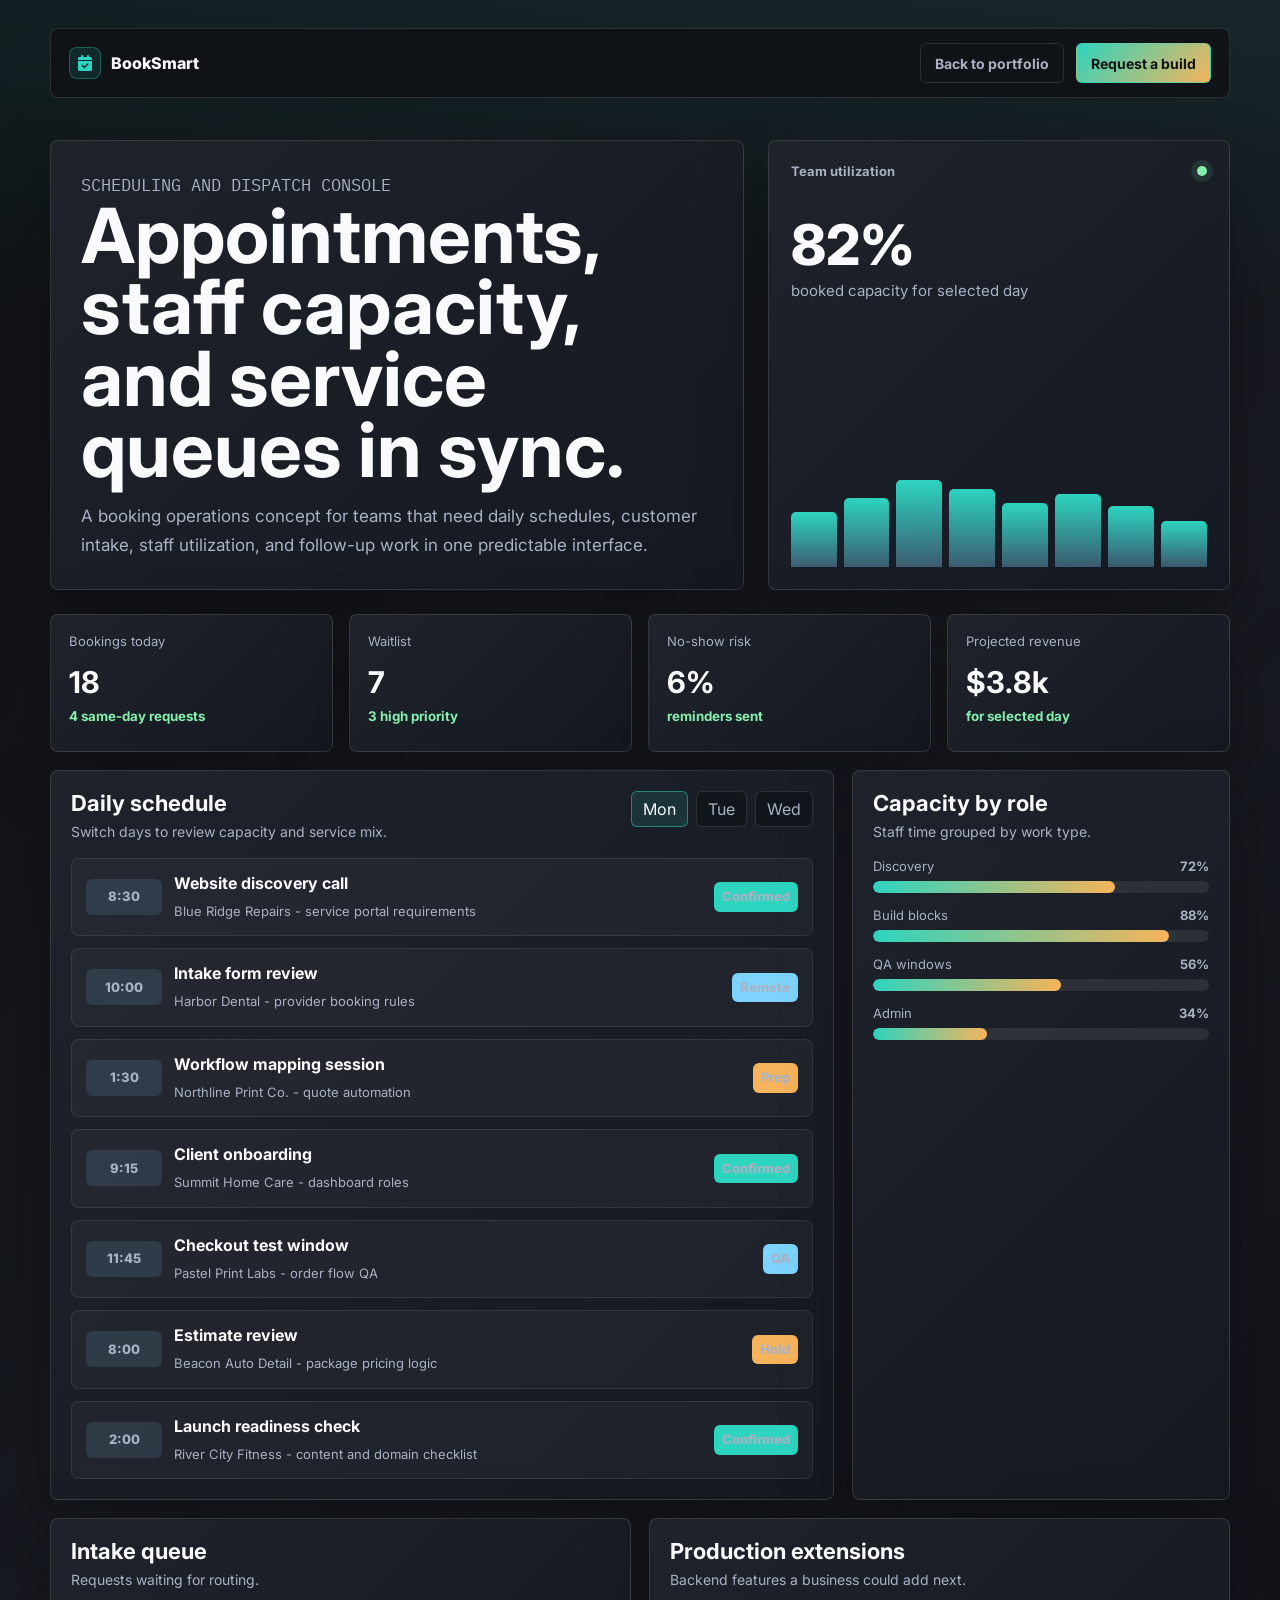
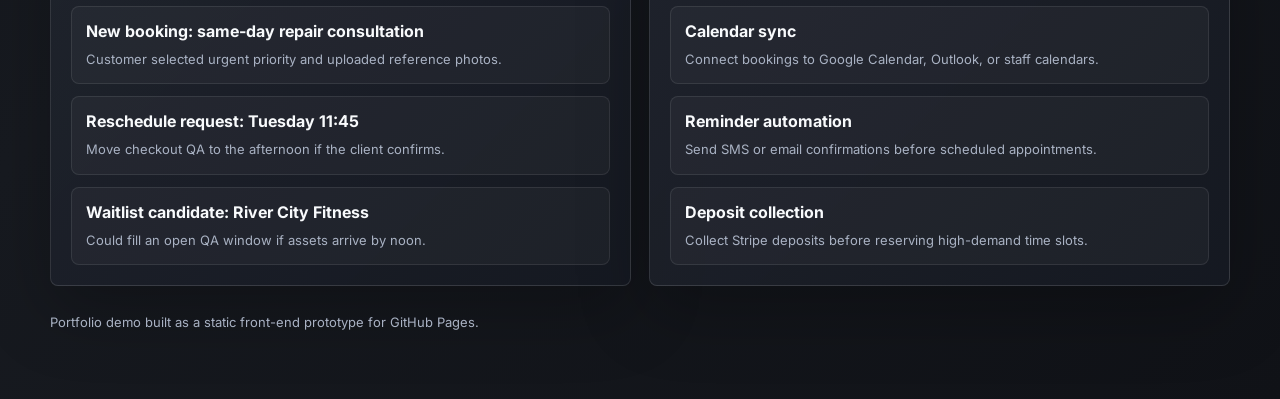
==== projects/booksmart-scheduler/index.html @ 7e73df18 "Add business software portfolio demos" ====
<!DOCTYPE html>
<html lang="en">
  <head>
    <meta charset="UTF-8" />
    <meta name="viewport" content="width=device-width, initial-scale=1.0" />
    <title>BookSmart Scheduler Demo</title>
    <link rel="preconnect" href="https://fonts.googleapis.com" />
    <link rel="preconnect" href="https://fonts.gstatic.com" crossorigin />
    <link
      href="https://fonts.googleapis.com/css2?family=IBM+Plex+Mono:wght@400;700&family=Inter:wght@500;700;800&display=swap"
      rel="stylesheet"
    />
    <link
      rel="stylesheet"
      href="https://cdnjs.cloudflare.com/ajax/libs/font-awesome/6.5.0/css/all.min.css"
    />
    <link rel="stylesheet" href="../assets/demo.css" />
  </head>

  <body>
    <div class="demo-shell">
      <nav class="demo-nav">
        <a class="demo-brand" href="../../">
          <span class="brand-mark"><i class="fa-solid fa-calendar-check"></i></span>
          BookSmart
        </a>
        <div class="demo-nav-actions">
          <a class="ghost-link" href="../../#project-demos">Back to portfolio</a>
          <a class="primary-link" href="mailto:bmcgahuey@gmail.com">Request a build</a>
        </div>
      </nav>

      <header class="demo-header">
        <section class="hero-copy">
          <p class="eyebrow">Scheduling and dispatch console</p>
          <h1>Appointments, staff capacity, and service queues in sync.</h1>
          <p>
            A booking operations concept for teams that need daily schedules,
            customer intake, staff utilization, and follow-up work in one
            predictable interface.
          </p>
        </section>

        <aside class="signal-card">
          <div>
            <div class="signal-header">
              <span>Team utilization</span>
              <span class="status-dot"></span>
            </div>
            <div class="signal-number">82%</div>
            <div class="signal-label">booked capacity for selected day</div>
          </div>
          <div class="signal-chart" aria-label="Daily utilization chart">
            <span style="height: 58%"></span>
            <span style="height: 72%"></span>
            <span style="height: 91%"></span>
            <span style="height: 82%"></span>
            <span style="height: 67%"></span>
            <span style="height: 76%"></span>
            <span style="height: 64%"></span>
            <span style="height: 48%"></span>
          </div>
        </aside>
      </header>

      <section class="metric-grid" aria-label="Scheduling metrics">
        <article class="metric-card">
          <span>Bookings today</span>
          <strong id="booking-count">18</strong>
          <small>4 same-day requests</small>
        </article>
        <article class="metric-card">
          <span>Waitlist</span>
          <strong>7</strong>
          <small>3 high priority</small>
        </article>
        <article class="metric-card">
          <span>No-show risk</span>
          <strong>6%</strong>
          <small>reminders sent</small>
        </article>
        <article class="metric-card">
          <span>Projected revenue</span>
          <strong>$3.8k</strong>
          <small>for selected day</small>
        </article>
      </section>

      <main class="workspace">
        <section class="panel">
          <div class="panel-header">
            <div>
              <h2 class="panel-title">Daily schedule</h2>
              <p class="panel-subtitle">Switch days to review capacity and service mix.</p>
            </div>
            <div class="segmented" aria-label="Day filters">
              <button class="active" data-day="monday">Mon</button>
              <button data-day="tuesday">Tue</button>
              <button data-day="wednesday">Wed</button>
            </div>
          </div>

          <div class="schedule-grid" id="schedule-grid">
            <article class="schedule-card" data-schedule-day="monday">
              <span class="time-chip">8:30</span>
              <div>
                <strong>Website discovery call</strong>
                <span>Blue Ridge Repairs - service portal requirements</span>
              </div>
              <span class="status teal">Confirmed</span>
            </article>
            <article class="schedule-card" data-schedule-day="monday">
              <span class="time-chip">10:00</span>
              <div>
                <strong>Intake form review</strong>
                <span>Harbor Dental - provider booking rules</span>
              </div>
              <span class="status blue">Remote</span>
            </article>
            <article class="schedule-card" data-schedule-day="monday">
              <span class="time-chip">1:30</span>
              <div>
                <strong>Workflow mapping session</strong>
                <span>Northline Print Co. - quote automation</span>
              </div>
              <span class="status amber">Prep</span>
            </article>
            <article class="schedule-card" data-schedule-day="tuesday" hidden>
              <span class="time-chip">9:15</span>
              <div>
                <strong>Client onboarding</strong>
                <span>Summit Home Care - dashboard roles</span>
              </div>
              <span class="status teal">Confirmed</span>
            </article>
            <article class="schedule-card" data-schedule-day="tuesday" hidden>
              <span class="time-chip">11:45</span>
              <div>
                <strong>Checkout test window</strong>
                <span>Pastel Print Labs - order flow QA</span>
              </div>
              <span class="status blue">QA</span>
            </article>
            <article class="schedule-card" data-schedule-day="wednesday" hidden>
              <span class="time-chip">8:00</span>
              <div>
                <strong>Estimate review</strong>
                <span>Beacon Auto Detail - package pricing logic</span>
              </div>
              <span class="status amber">Hold</span>
            </article>
            <article class="schedule-card" data-schedule-day="wednesday" hidden>
              <span class="time-chip">2:00</span>
              <div>
                <strong>Launch readiness check</strong>
                <span>River City Fitness - content and domain checklist</span>
              </div>
              <span class="status teal">Confirmed</span>
            </article>
          </div>
        </section>

        <aside class="panel">
          <div class="panel-header">
            <div>
              <h2 class="panel-title">Capacity by role</h2>
              <p class="panel-subtitle">Staff time grouped by work type.</p>
            </div>
          </div>
          <div class="bar-stack">
            <div class="bar-row">
              <div class="bar-label"><span>Discovery</span><strong>72%</strong></div>
              <div class="bar-track"><span style="width: 72%"></span></div>
            </div>
            <div class="bar-row">
              <div class="bar-label"><span>Build blocks</span><strong>88%</strong></div>
              <div class="bar-track"><span style="width: 88%"></span></div>
            </div>
            <div class="bar-row">
              <div class="bar-label"><span>QA windows</span><strong>56%</strong></div>
              <div class="bar-track"><span style="width: 56%"></span></div>
            </div>
            <div class="bar-row">
              <div class="bar-label"><span>Admin</span><strong>34%</strong></div>
              <div class="bar-track"><span style="width: 34%"></span></div>
            </div>
          </div>
        </aside>
      </main>

      <section class="split-panel">
        <article class="panel">
          <div class="panel-header">
            <div>
              <h2 class="panel-title">Intake queue</h2>
              <p class="panel-subtitle">Requests waiting for routing.</p>
            </div>
          </div>
          <div class="side-list">
            <div class="side-item">
              <strong>New booking: same-day repair consultation</strong>
              <span>Customer selected urgent priority and uploaded reference photos.</span>
            </div>
            <div class="side-item">
              <strong>Reschedule request: Tuesday 11:45</strong>
              <span>Move checkout QA to the afternoon if the client confirms.</span>
            </div>
            <div class="side-item">
              <strong>Waitlist candidate: River City Fitness</strong>
              <span>Could fill an open QA window if assets arrive by noon.</span>
            </div>
          </div>
        </article>

        <article class="panel">
          <div class="panel-header">
            <div>
              <h2 class="panel-title">Production extensions</h2>
              <p class="panel-subtitle">Backend features a business could add next.</p>
            </div>
          </div>
          <div class="side-list">
            <div class="side-item">
              <strong>Calendar sync</strong>
              <span>Connect bookings to Google Calendar, Outlook, or staff calendars.</span>
            </div>
            <div class="side-item">
              <strong>Reminder automation</strong>
              <span>Send SMS or email confirmations before scheduled appointments.</span>
            </div>
            <div class="side-item">
              <strong>Deposit collection</strong>
              <span>Collect Stripe deposits before reserving high-demand time slots.</span>
            </div>
          </div>
        </article>
      </section>

      <p class="footer-note">
        Portfolio demo built as a static front-end prototype for GitHub Pages.
      </p>
    </div>

    <script>
      const dayButtons = document.querySelectorAll("[data-day]");
      const scheduleCards = document.querySelectorAll("[data-schedule-day]");
      const bookingCount = document.querySelector("#booking-count");
      const countByDay = {
        monday: 18,
        tuesday: 15,
        wednesday: 12,
      };

      dayButtons.forEach((button) => {
        button.addEventListener("click", () => {
          const selectedDay = button.dataset.day;
          dayButtons.forEach((item) => item.classList.toggle("active", item === button));

          scheduleCards.forEach((card) => {
            card.hidden = card.dataset.scheduleDay !== selectedDay;
          });

          bookingCount.textContent = countByDay[selectedDay];
        });
      });
    </script>
  </body>
</html>
---- projects/assets/demo.css ----
:root {
  --bg: #0f1115;
  --surface: #171a20;
  --surface-strong: #20242d;
  --panel: #151922;
  --text: #f8fafc;
  --muted: #a9b2c3;
  --line: rgba(255, 255, 255, 0.12);
  --teal: #2dd4bf;
  --amber: #f5b45b;
  --blue: #7dd3fc;
  --rose: #fb7185;
  --green: #86efac;
}

* {
  box-sizing: border-box;
}

html,
body {
  min-height: 100%;
}

body {
  margin: 0;
  color: var(--text);
  background:
    linear-gradient(180deg, rgba(45, 212, 191, 0.08), transparent 320px),
    linear-gradient(135deg, #0f1115 0%, #171a20 54%, #101217 100%);
  font-family: "Inter", system-ui, sans-serif;
}

button,
select {
  font: inherit;
}

a {
  color: inherit;
}

.demo-shell {
  width: min(1180px, calc(100% - 32px));
  margin: 0 auto;
  padding: 28px 0 56px;
}

.demo-nav {
  display: flex;
  align-items: center;
  justify-content: space-between;
  gap: 18px;
  min-height: 62px;
  border: 1px solid var(--line);
  border-radius: 8px;
  padding: 14px 18px;
  background: rgba(15, 17, 21, 0.82);
  backdrop-filter: blur(14px);
}

.demo-brand {
  display: inline-flex;
  align-items: center;
  gap: 10px;
  color: var(--text);
  font-weight: 800;
  text-decoration: none;
}

.brand-mark {
  display: inline-grid;
  width: 32px;
  height: 32px;
  place-items: center;
  border: 1px solid rgba(45, 212, 191, 0.32);
  border-radius: 8px;
  background: rgba(45, 212, 191, 0.12);
  color: var(--teal);
}

.demo-nav-actions {
  display: flex;
  align-items: center;
  gap: 12px;
}

.ghost-link,
.primary-link {
  display: inline-flex;
  min-height: 40px;
  align-items: center;
  justify-content: center;
  gap: 8px;
  border-radius: 6px;
  padding: 0 14px;
  font-size: 14px;
  font-weight: 700;
  text-decoration: none;
}

.ghost-link {
  border: 1px solid var(--line);
  color: var(--muted);
}

.primary-link {
  border: 1px solid rgba(45, 212, 191, 0.45);
  background: linear-gradient(135deg, var(--teal), var(--amber));
  color: #111315;
}

.demo-header {
  display: grid;
  grid-template-columns: minmax(0, 0.9fr) minmax(340px, 0.6fr);
  gap: 24px;
  align-items: stretch;
  margin-top: 42px;
}

.hero-copy,
.signal-card,
.panel,
.metric-card {
  border: 1px solid var(--line);
  border-radius: 8px;
  background: linear-gradient(135deg, rgba(32, 36, 45, 0.92), rgba(21, 25, 34, 0.94));
  box-shadow: 0 24px 70px rgba(0, 0, 0, 0.25);
}

.hero-copy {
  padding: 30px;
}

.eyebrow {
  margin: 0 0 14px;
  color: var(--teal);
  font-family: "IBM Plex Mono", monospace;
  font-size: 13px;
  text-transform: uppercase;
}

h1,
h2,
h3,
p {
  margin-top: 0;
}

h1 {
  max-width: 760px;
  margin-bottom: 16px;
  font-size: clamp(42px, 6vw, 76px);
  line-height: 0.94;
  letter-spacing: 0;
}

.hero-copy > p {
  max-width: 760px;
  margin-bottom: 0;
  color: var(--muted);
  font-size: 17px;
  line-height: 1.7;
}

.signal-card {
  display: grid;
  align-content: space-between;
  min-height: 300px;
  padding: 22px;
}

.signal-header {
  display: flex;
  align-items: center;
  justify-content: space-between;
  color: var(--muted);
  font-size: 13px;
  font-weight: 700;
}

.status-dot {
  width: 10px;
  height: 10px;
  border-radius: 50%;
  background: var(--green);
  box-shadow: 0 0 0 6px rgba(134, 239, 172, 0.1);
}

.signal-number {
  margin: 38px 0 8px;
  font-size: 56px;
  font-weight: 800;
  line-height: 1;
}

.signal-label {
  color: var(--muted);
  font-size: 15px;
}

.signal-chart {
  display: grid;
  grid-template-columns: repeat(8, 1fr);
  gap: 7px;
  align-items: end;
  height: 96px;
  margin-top: 24px;
}

.signal-chart span {
  border-radius: 5px 5px 0 0;
  background: linear-gradient(180deg, var(--teal), rgba(125, 211, 252, 0.35));
}

.metric-grid {
  display: grid;
  grid-template-columns: repeat(4, minmax(0, 1fr));
  gap: 16px;
  margin-top: 24px;
}

.metric-card {
  min-height: 138px;
  padding: 18px;
}

.metric-card span {
  display: block;
  color: var(--muted);
  font-size: 13px;
}

.metric-card strong {
  display: block;
  margin: 18px 0 8px;
  font-size: 30px;
  line-height: 1;
}

.metric-card small {
  color: var(--green);
  font-weight: 700;
}

.workspace {
  display: grid;
  grid-template-columns: minmax(0, 1.35fr) minmax(320px, 0.65fr);
  gap: 18px;
  margin-top: 18px;
}

.panel {
  min-width: 0;
  padding: 20px;
}

.panel-header {
  display: flex;
  align-items: flex-start;
  justify-content: space-between;
  gap: 18px;
  margin-bottom: 18px;
}

.panel-title {
  margin: 0;
  font-size: 22px;
  line-height: 1.15;
}

.panel-subtitle {
  margin: 6px 0 0;
  color: var(--muted);
  font-size: 14px;
}

.segmented {
  display: flex;
  flex-wrap: wrap;
  gap: 8px;
}

.segmented button,
.select-control {
  min-height: 36px;
  border: 1px solid var(--line);
  border-radius: 6px;
  padding: 0 11px;
  background: #11151c;
  color: var(--muted);
  cursor: pointer;
}

.segmented button.active {
  border-color: rgba(45, 212, 191, 0.52);
  background: rgba(45, 212, 191, 0.12);
  color: var(--text);
}

.table-wrap {
  overflow-x: auto;
}

table {
  width: 100%;
  min-width: 680px;
  border-collapse: collapse;
}

th,
td {
  border-bottom: 1px solid rgba(255, 255, 255, 0.09);
  padding: 14px 10px;
  text-align: left;
  vertical-align: top;
}

th {
  color: var(--muted);
  font-size: 12px;
  font-weight: 800;
  text-transform: uppercase;
}

td {
  color: #e7ebf3;
  font-size: 14px;
}

.status {
  display: inline-flex;
  align-items: center;
  border-radius: 6px;
  padding: 5px 8px;
  color: #0f1115;
  font-size: 12px;
  font-weight: 800;
}

.status.teal {
  background: var(--teal);
}

.status.amber {
  background: var(--amber);
}

.status.blue {
  background: var(--blue);
}

.status.rose {
  background: var(--rose);
}

.side-list {
  display: grid;
  gap: 12px;
}

.side-item {
  border: 1px solid rgba(255, 255, 255, 0.09);
  border-radius: 8px;
  padding: 14px;
  background: rgba(255, 255, 255, 0.035);
}

.side-item strong,
.schedule-card strong {
  display: block;
  margin-bottom: 7px;
}

.side-item span,
.schedule-card span {
  color: var(--muted);
  font-size: 13px;
  line-height: 1.5;
}

.bar-stack {
  display: grid;
  gap: 14px;
}

.bar-row {
  display: grid;
  gap: 7px;
}

.bar-label {
  display: flex;
  justify-content: space-between;
  color: var(--muted);
  font-size: 13px;
}

.bar-track {
  height: 12px;
  overflow: hidden;
  border-radius: 6px;
  background: rgba(255, 255, 255, 0.08);
}

.bar-track span {
  display: block;
  height: 100%;
  border-radius: 6px;
  background: linear-gradient(90deg, var(--teal), var(--amber));
}

.split-panel {
  display: grid;
  grid-template-columns: repeat(2, minmax(0, 1fr));
  gap: 18px;
  margin-top: 18px;
}

.schedule-grid {
  display: grid;
  gap: 12px;
}

.schedule-card {
  display: grid;
  grid-template-columns: 76px minmax(0, 1fr) auto;
  gap: 12px;
  align-items: center;
  border: 1px solid rgba(255, 255, 255, 0.09);
  border-radius: 8px;
  padding: 14px;
  background: rgba(255, 255, 255, 0.035);
}

.time-chip {
  display: inline-flex;
  min-height: 36px;
  align-items: center;
  justify-content: center;
  border-radius: 6px;
  background: rgba(125, 211, 252, 0.12);
  color: var(--blue);
  font-weight: 800;
}

.footer-note {
  margin-top: 28px;
  color: var(--muted);
  font-size: 13px;
}

@media (max-width: 980px) {
  .demo-header,
  .workspace,
  .split-panel {
    grid-template-columns: 1fr;
  }

  .metric-grid {
    grid-template-columns: repeat(2, minmax(0, 1fr));
  }
}

@media (max-width: 680px) {
  .demo-shell {
    width: min(100% - 24px, 1180px);
    padding-top: 12px;
  }

  .demo-nav,
  .demo-nav-actions,
  .panel-header {
    align-items: flex-start;
    flex-direction: column;
  }

  .demo-nav-actions {
    width: 100%;
  }

  .ghost-link,
  .primary-link {
    width: 100%;
  }

  .hero-copy {
    padding: 22px;
  }

  .metric-grid {
    grid-template-columns: 1fr;
  }

  .schedule-card {
    grid-template-columns: 1fr;
  }
}
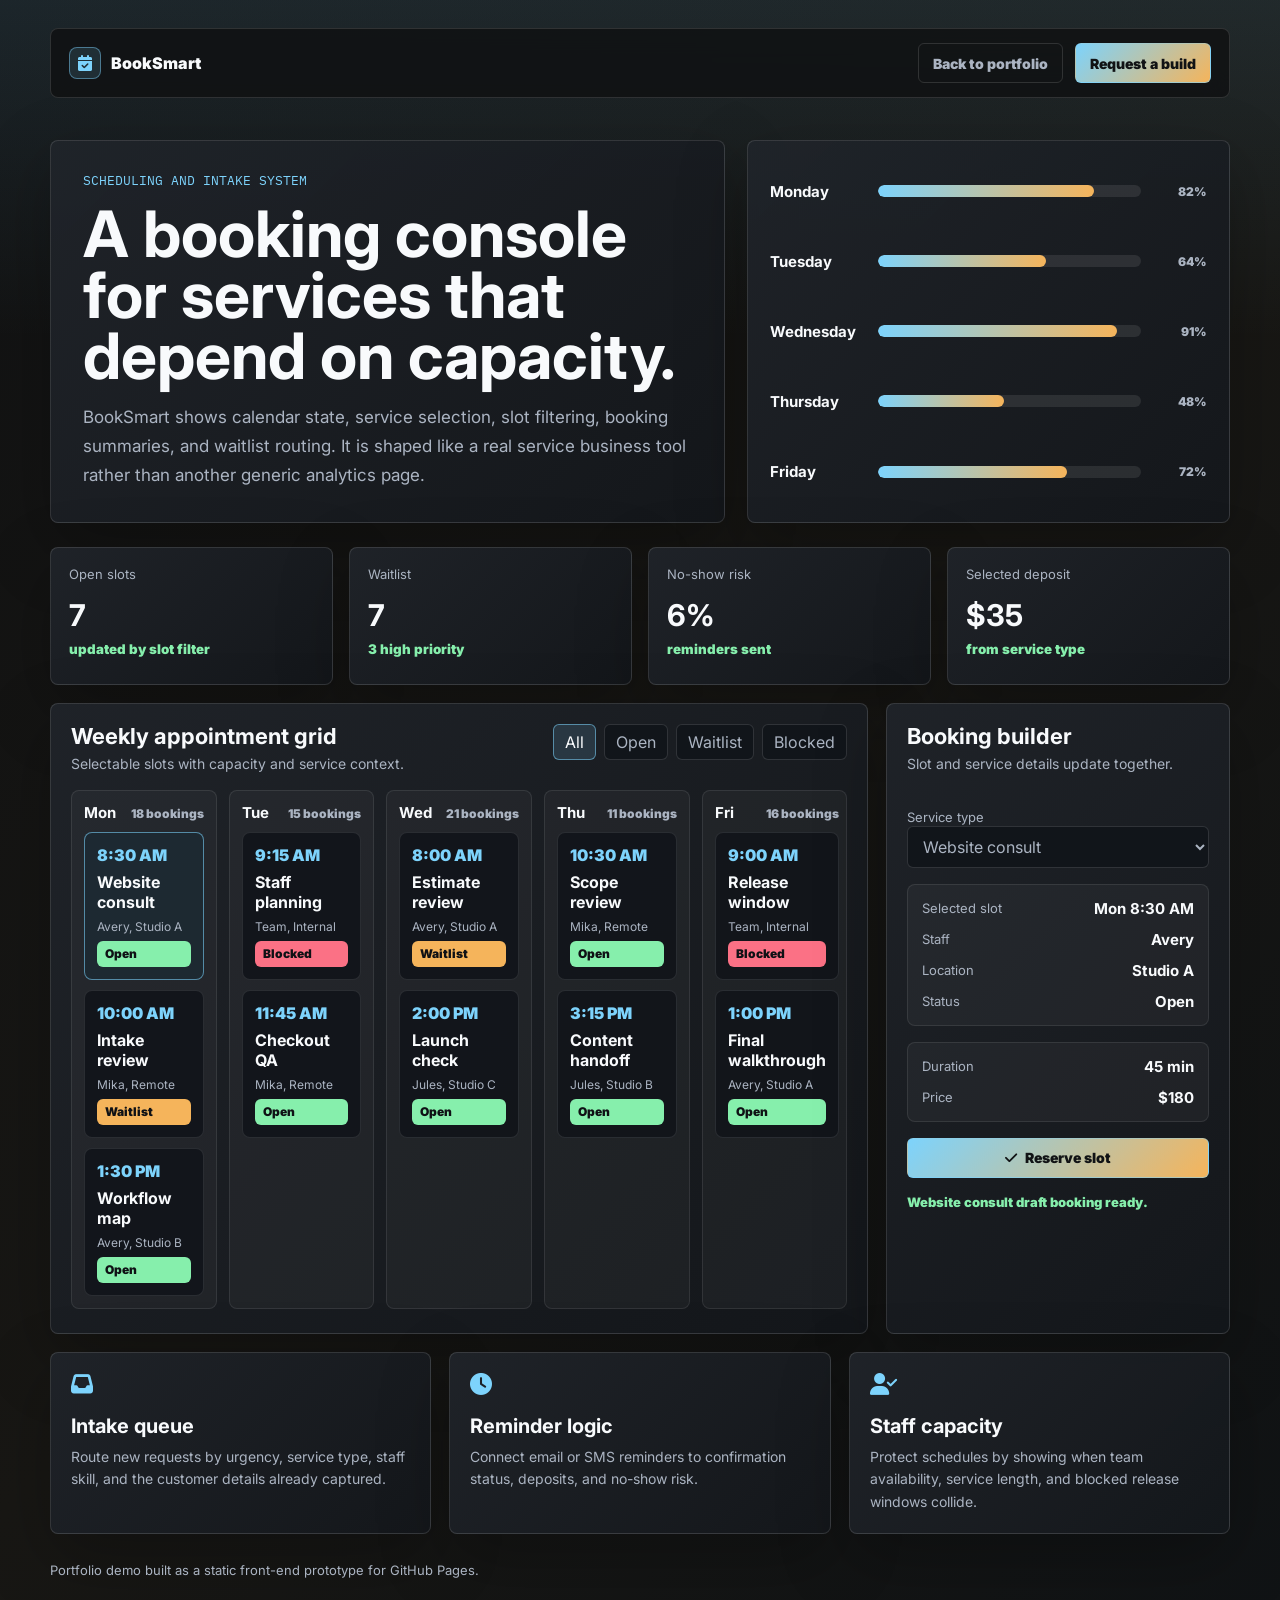
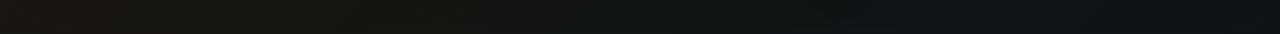
==== commit 05ff43e4: "Revamp portfolio project demos" ====
--- a/projects/booksmart-scheduler/index.html
+++ b/projects/booksmart-scheduler/index.html
@@ -7,7 +7,7 @@
     <link rel="preconnect" href="https://fonts.googleapis.com" />
     <link rel="preconnect" href="https://fonts.gstatic.com" crossorigin />
     <link
-      href="https://fonts.googleapis.com/css2?family=IBM+Plex+Mono:wght@400;700&family=Inter:wght@500;700;800&display=swap"
+      href="https://fonts.googleapis.com/css2?family=IBM+Plex+Mono:wght@400;700&family=Inter:wght@500;700;800;900&display=swap"
       rel="stylesheet"
     />
     <link
@@ -17,7 +17,7 @@
     <link rel="stylesheet" href="../assets/demo.css" />
   </head>
 
-  <body>
+  <body class="scheduler-demo">
     <div class="demo-shell">
       <nav class="demo-nav">
         <a class="demo-brand" href="../../">
@@ -30,44 +30,51 @@
         </div>
       </nav>
 
-      <header class="demo-header">
+      <header class="app-hero scheduler-hero">
         <section class="hero-copy">
-          <p class="eyebrow">Scheduling and dispatch console</p>
-          <h1>Appointments, staff capacity, and service queues in sync.</h1>
+          <p class="eyebrow">Scheduling and intake system</p>
+          <h1>A booking console for services that depend on capacity.</h1>
           <p>
-            A booking operations concept for teams that need daily schedules,
-            customer intake, staff utilization, and follow-up work in one
-            predictable interface.
+            BookSmart shows calendar state, service selection, slot filtering,
+            booking summaries, and waitlist routing. It is shaped like a real
+            service business tool rather than another generic analytics page.
           </p>
         </section>
 
-        <aside class="signal-card">
-          <div>
-            <div class="signal-header">
-              <span>Team utilization</span>
-              <span class="status-dot"></span>
-            </div>
-            <div class="signal-number">82%</div>
-            <div class="signal-label">booked capacity for selected day</div>
-          </div>
-          <div class="signal-chart" aria-label="Daily utilization chart">
-            <span style="height: 58%"></span>
-            <span style="height: 72%"></span>
-            <span style="height: 91%"></span>
-            <span style="height: 82%"></span>
-            <span style="height: 67%"></span>
-            <span style="height: 76%"></span>
-            <span style="height: 64%"></span>
-            <span style="height: 48%"></span>
+        <aside class="hero-aside week-snapshot" aria-label="Weekly capacity snapshot">
+          <div class="snapshot-day">
+            <strong>Monday</strong>
+            <div class="snapshot-track"><span style="width: 82%"></span></div>
+            <em>82%</em>
+          </div>
+          <div class="snapshot-day">
+            <strong>Tuesday</strong>
+            <div class="snapshot-track"><span style="width: 64%"></span></div>
+            <em>64%</em>
+          </div>
+          <div class="snapshot-day">
+            <strong>Wednesday</strong>
+            <div class="snapshot-track"><span style="width: 91%"></span></div>
+            <em>91%</em>
+          </div>
+          <div class="snapshot-day">
+            <strong>Thursday</strong>
+            <div class="snapshot-track"><span style="width: 48%"></span></div>
+            <em>48%</em>
+          </div>
+          <div class="snapshot-day">
+            <strong>Friday</strong>
+            <div class="snapshot-track"><span style="width: 72%"></span></div>
+            <em>72%</em>
           </div>
         </aside>
       </header>
 
-      <section class="metric-grid" aria-label="Scheduling metrics">
+      <section class="metric-strip" aria-label="Scheduling metrics">
         <article class="metric-card">
-          <span>Bookings today</span>
-          <strong id="booking-count">18</strong>
-          <small>4 same-day requests</small>
+          <span>Open slots</span>
+          <strong id="open-slot-count">8</strong>
+          <small>updated by slot filter</small>
         </article>
         <article class="metric-card">
           <span>Waitlist</span>
@@ -80,159 +87,278 @@
           <small>reminders sent</small>
         </article>
         <article class="metric-card">
-          <span>Projected revenue</span>
-          <strong>$3.8k</strong>
-          <small>for selected day</small>
+          <span>Selected deposit</span>
+          <strong id="selected-deposit">$35</strong>
+          <small>from service type</small>
         </article>
       </section>
 
-      <main class="workspace">
-        <section class="panel">
+      <main class="scheduler-layout">
+        <section class="panel schedule-planner">
           <div class="panel-header">
             <div>
-              <h2 class="panel-title">Daily schedule</h2>
-              <p class="panel-subtitle">Switch days to review capacity and service mix.</p>
-            </div>
-            <div class="segmented" aria-label="Day filters">
-              <button class="active" data-day="monday">Mon</button>
-              <button data-day="tuesday">Tue</button>
-              <button data-day="wednesday">Wed</button>
-            </div>
-          </div>
-
-          <div class="schedule-grid" id="schedule-grid">
-            <article class="schedule-card" data-schedule-day="monday">
-              <span class="time-chip">8:30</span>
-              <div>
-                <strong>Website discovery call</strong>
-                <span>Blue Ridge Repairs - service portal requirements</span>
+              <h2 class="panel-title">Weekly appointment grid</h2>
+              <p class="panel-subtitle">Selectable slots with capacity and service context.</p>
+            </div>
+            <div class="segmented" aria-label="Slot filters">
+              <button class="active" data-slot-filter="all">All</button>
+              <button data-slot-filter="open">Open</button>
+              <button data-slot-filter="waitlist">Waitlist</button>
+              <button data-slot-filter="blocked">Blocked</button>
+            </div>
+          </div>
+
+          <div class="week-calendar" id="week-calendar">
+            <section class="day-column" aria-label="Monday appointments">
+              <div class="day-heading">
+                <h3>Mon</h3>
+                <span>18 bookings</span>
               </div>
-              <span class="status teal">Confirmed</span>
-            </article>
-            <article class="schedule-card" data-schedule-day="monday">
-              <span class="time-chip">10:00</span>
-              <div>
-                <strong>Intake form review</strong>
-                <span>Harbor Dental - provider booking rules</span>
+              <button
+                class="slot-card active"
+                data-slot-type="open"
+                data-time="Mon 8:30 AM"
+                data-staff="Avery"
+                data-room="Studio A"
+                data-status="Open"
+              >
+                <span class="slot-time">8:30 AM</span>
+                <strong>Website consult</strong>
+                <small>Avery, Studio A</small>
+                <span class="status green">Open</span>
+              </button>
+              <button
+                class="slot-card"
+                data-slot-type="waitlist"
+                data-time="Mon 10:00 AM"
+                data-staff="Mika"
+                data-room="Remote"
+                data-status="Waitlist"
+              >
+                <span class="slot-time">10:00 AM</span>
+                <strong>Intake review</strong>
+                <small>Mika, Remote</small>
+                <span class="status amber">Waitlist</span>
+              </button>
+              <button
+                class="slot-card"
+                data-slot-type="open"
+                data-time="Mon 1:30 PM"
+                data-staff="Avery"
+                data-room="Studio B"
+                data-status="Open"
+              >
+                <span class="slot-time">1:30 PM</span>
+                <strong>Workflow map</strong>
+                <small>Avery, Studio B</small>
+                <span class="status green">Open</span>
+              </button>
+            </section>
+
+            <section class="day-column" aria-label="Tuesday appointments">
+              <div class="day-heading">
+                <h3>Tue</h3>
+                <span>15 bookings</span>
               </div>
-              <span class="status blue">Remote</span>
-            </article>
-            <article class="schedule-card" data-schedule-day="monday">
-              <span class="time-chip">1:30</span>
-              <div>
-                <strong>Workflow mapping session</strong>
-                <span>Northline Print Co. - quote automation</span>
+              <button
+                class="slot-card"
+                data-slot-type="blocked"
+                data-time="Tue 9:15 AM"
+                data-staff="Team"
+                data-room="Internal"
+                data-status="Blocked"
+              >
+                <span class="slot-time">9:15 AM</span>
+                <strong>Staff planning</strong>
+                <small>Team, Internal</small>
+                <span class="status rose">Blocked</span>
+              </button>
+              <button
+                class="slot-card"
+                data-slot-type="open"
+                data-time="Tue 11:45 AM"
+                data-staff="Mika"
+                data-room="Remote"
+                data-status="Open"
+              >
+                <span class="slot-time">11:45 AM</span>
+                <strong>Checkout QA</strong>
+                <small>Mika, Remote</small>
+                <span class="status green">Open</span>
+              </button>
+            </section>
+
+            <section class="day-column" aria-label="Wednesday appointments">
+              <div class="day-heading">
+                <h3>Wed</h3>
+                <span>21 bookings</span>
               </div>
-              <span class="status amber">Prep</span>
-            </article>
-            <article class="schedule-card" data-schedule-day="tuesday" hidden>
-              <span class="time-chip">9:15</span>
-              <div>
-                <strong>Client onboarding</strong>
-                <span>Summit Home Care - dashboard roles</span>
+              <button
+                class="slot-card"
+                data-slot-type="waitlist"
+                data-time="Wed 8:00 AM"
+                data-staff="Avery"
+                data-room="Studio A"
+                data-status="Waitlist"
+              >
+                <span class="slot-time">8:00 AM</span>
+                <strong>Estimate review</strong>
+                <small>Avery, Studio A</small>
+                <span class="status amber">Waitlist</span>
+              </button>
+              <button
+                class="slot-card"
+                data-slot-type="open"
+                data-time="Wed 2:00 PM"
+                data-staff="Jules"
+                data-room="Studio C"
+                data-status="Open"
+              >
+                <span class="slot-time">2:00 PM</span>
+                <strong>Launch check</strong>
+                <small>Jules, Studio C</small>
+                <span class="status green">Open</span>
+              </button>
+            </section>
+
+            <section class="day-column" aria-label="Thursday appointments">
+              <div class="day-heading">
+                <h3>Thu</h3>
+                <span>11 bookings</span>
               </div>
-              <span class="status teal">Confirmed</span>
-            </article>
-            <article class="schedule-card" data-schedule-day="tuesday" hidden>
-              <span class="time-chip">11:45</span>
-              <div>
-                <strong>Checkout test window</strong>
-                <span>Pastel Print Labs - order flow QA</span>
+              <button
+                class="slot-card"
+                data-slot-type="open"
+                data-time="Thu 10:30 AM"
+                data-staff="Mika"
+                data-room="Remote"
+                data-status="Open"
+              >
+                <span class="slot-time">10:30 AM</span>
+                <strong>Scope review</strong>
+                <small>Mika, Remote</small>
+                <span class="status green">Open</span>
+              </button>
+              <button
+                class="slot-card"
+                data-slot-type="open"
+                data-time="Thu 3:15 PM"
+                data-staff="Jules"
+                data-room="Studio B"
+                data-status="Open"
+              >
+                <span class="slot-time">3:15 PM</span>
+                <strong>Content handoff</strong>
+                <small>Jules, Studio B</small>
+                <span class="status green">Open</span>
+              </button>
+            </section>
+
+            <section class="day-column" aria-label="Friday appointments">
+              <div class="day-heading">
+                <h3>Fri</h3>
+                <span>16 bookings</span>
               </div>
-              <span class="status blue">QA</span>
-            </article>
-            <article class="schedule-card" data-schedule-day="wednesday" hidden>
-              <span class="time-chip">8:00</span>
-              <div>
-                <strong>Estimate review</strong>
-                <span>Beacon Auto Detail - package pricing logic</span>
-              </div>
-              <span class="status amber">Hold</span>
-            </article>
-            <article class="schedule-card" data-schedule-day="wednesday" hidden>
-              <span class="time-chip">2:00</span>
-              <div>
-                <strong>Launch readiness check</strong>
-                <span>River City Fitness - content and domain checklist</span>
-              </div>
-              <span class="status teal">Confirmed</span>
-            </article>
+              <button
+                class="slot-card"
+                data-slot-type="blocked"
+                data-time="Fri 9:00 AM"
+                data-staff="Team"
+                data-room="Internal"
+                data-status="Blocked"
+              >
+                <span class="slot-time">9:00 AM</span>
+                <strong>Release window</strong>
+                <small>Team, Internal</small>
+                <span class="status rose">Blocked</span>
+              </button>
+              <button
+                class="slot-card"
+                data-slot-type="open"
+                data-time="Fri 1:00 PM"
+                data-staff="Avery"
+                data-room="Studio A"
+                data-status="Open"
+              >
+                <span class="slot-time">1:00 PM</span>
+                <strong>Final walkthrough</strong>
+                <small>Avery, Studio A</small>
+                <span class="status green">Open</span>
+              </button>
+            </section>
           </div>
         </section>
 
-        <aside class="panel">
+        <aside class="panel booking-builder" aria-live="polite">
           <div class="panel-header">
             <div>
-              <h2 class="panel-title">Capacity by role</h2>
-              <p class="panel-subtitle">Staff time grouped by work type.</p>
-            </div>
-          </div>
-          <div class="bar-stack">
-            <div class="bar-row">
-              <div class="bar-label"><span>Discovery</span><strong>72%</strong></div>
-              <div class="bar-track"><span style="width: 72%"></span></div>
-            </div>
-            <div class="bar-row">
-              <div class="bar-label"><span>Build blocks</span><strong>88%</strong></div>
-              <div class="bar-track"><span style="width: 88%"></span></div>
-            </div>
-            <div class="bar-row">
-              <div class="bar-label"><span>QA windows</span><strong>56%</strong></div>
-              <div class="bar-track"><span style="width: 56%"></span></div>
-            </div>
-            <div class="bar-row">
-              <div class="bar-label"><span>Admin</span><strong>34%</strong></div>
-              <div class="bar-track"><span style="width: 34%"></span></div>
-            </div>
-          </div>
+              <h2 class="panel-title">Booking builder</h2>
+              <p class="panel-subtitle">Slot and service details update together.</p>
+            </div>
+          </div>
+
+          <label>
+            <span class="inspector-label">Service type</span>
+            <select class="select-control" id="service-select">
+              <option data-duration="45 min" data-deposit="$35" data-price="$180">Website consult</option>
+              <option data-duration="60 min" data-deposit="$50" data-price="$240">Workflow mapping</option>
+              <option data-duration="90 min" data-deposit="$75" data-price="$360">Launch QA block</option>
+            </select>
+          </label>
+
+          <div class="selected-slot">
+            <div class="slot-summary-row">
+              <span>Selected slot</span>
+              <strong id="selected-time">Mon 8:30 AM</strong>
+            </div>
+            <div class="slot-summary-row">
+              <span>Staff</span>
+              <strong id="selected-staff">Avery</strong>
+            </div>
+            <div class="slot-summary-row">
+              <span>Location</span>
+              <strong id="selected-room">Studio A</strong>
+            </div>
+            <div class="slot-summary-row">
+              <span>Status</span>
+              <strong id="selected-status">Open</strong>
+            </div>
+          </div>
+
+          <div class="service-summary">
+            <div class="service-summary-row">
+              <span>Duration</span>
+              <strong id="service-duration">45 min</strong>
+            </div>
+            <div class="service-summary-row">
+              <span>Price</span>
+              <strong id="service-price">$180</strong>
+            </div>
+          </div>
+
+          <button class="primary-button" type="button" id="reserve-button">
+            <i class="fa-solid fa-check" aria-hidden="true"></i>
+            Reserve slot
+          </button>
+          <p class="reserve-state" id="reserve-state">Draft booking ready.</p>
         </aside>
       </main>
 
-      <section class="split-panel">
-        <article class="panel">
-          <div class="panel-header">
-            <div>
-              <h2 class="panel-title">Intake queue</h2>
-              <p class="panel-subtitle">Requests waiting for routing.</p>
-            </div>
-          </div>
-          <div class="side-list">
-            <div class="side-item">
-              <strong>New booking: same-day repair consultation</strong>
-              <span>Customer selected urgent priority and uploaded reference photos.</span>
-            </div>
-            <div class="side-item">
-              <strong>Reschedule request: Tuesday 11:45</strong>
-              <span>Move checkout QA to the afternoon if the client confirms.</span>
-            </div>
-            <div class="side-item">
-              <strong>Waitlist candidate: River City Fitness</strong>
-              <span>Could fill an open QA window if assets arrive by noon.</span>
-            </div>
-          </div>
-        </article>
-
-        <article class="panel">
-          <div class="panel-header">
-            <div>
-              <h2 class="panel-title">Production extensions</h2>
-              <p class="panel-subtitle">Backend features a business could add next.</p>
-            </div>
-          </div>
-          <div class="side-list">
-            <div class="side-item">
-              <strong>Calendar sync</strong>
-              <span>Connect bookings to Google Calendar, Outlook, or staff calendars.</span>
-            </div>
-            <div class="side-item">
-              <strong>Reminder automation</strong>
-              <span>Send SMS or email confirmations before scheduled appointments.</span>
-            </div>
-            <div class="side-item">
-              <strong>Deposit collection</strong>
-              <span>Collect Stripe deposits before reserving high-demand time slots.</span>
-            </div>
-          </div>
+      <section class="ops-grid" aria-label="Scheduling operations">
+        <article class="ops-card">
+          <i class="fa-solid fa-inbox" aria-hidden="true"></i>
+          <h3>Intake queue</h3>
+          <p>Route new requests by urgency, service type, staff skill, and the customer details already captured.</p>
+        </article>
+        <article class="ops-card">
+          <i class="fa-solid fa-clock" aria-hidden="true"></i>
+          <h3>Reminder logic</h3>
+          <p>Connect email or SMS reminders to confirmation status, deposits, and no-show risk.</p>
+        </article>
+        <article class="ops-card">
+          <i class="fa-solid fa-user-check" aria-hidden="true"></i>
+          <h3>Staff capacity</h3>
+          <p>Protect schedules by showing when team availability, service length, and blocked release windows collide.</p>
         </article>
       </section>
 
@@ -242,27 +368,76 @@
     </div>
 
     <script>
-      const dayButtons = document.querySelectorAll("[data-day]");
-      const scheduleCards = document.querySelectorAll("[data-schedule-day]");
-      const bookingCount = document.querySelector("#booking-count");
-      const countByDay = {
-        monday: 18,
-        tuesday: 15,
-        wednesday: 12,
-      };
-
-      dayButtons.forEach((button) => {
+      const slotButtons = document.querySelectorAll(".slot-card");
+      const filterButtons = document.querySelectorAll("[data-slot-filter]");
+      const openSlotCount = document.querySelector("#open-slot-count");
+      const selectedDeposit = document.querySelector("#selected-deposit");
+      const selectedTime = document.querySelector("#selected-time");
+      const selectedStaff = document.querySelector("#selected-staff");
+      const selectedRoom = document.querySelector("#selected-room");
+      const selectedStatus = document.querySelector("#selected-status");
+      const serviceSelect = document.querySelector("#service-select");
+      const serviceDuration = document.querySelector("#service-duration");
+      const servicePrice = document.querySelector("#service-price");
+      const reserveButton = document.querySelector("#reserve-button");
+      const reserveState = document.querySelector("#reserve-state");
+
+      function selectSlot(slot) {
+        slotButtons.forEach((button) => button.classList.toggle("active", button === slot));
+        selectedTime.textContent = slot.dataset.time;
+        selectedStaff.textContent = slot.dataset.staff;
+        selectedRoom.textContent = slot.dataset.room;
+        selectedStatus.textContent = slot.dataset.status;
+        reserveState.textContent = `${slot.dataset.status} slot selected.`;
+      }
+
+      function refreshSlotFilter(filter) {
+        let openCount = 0;
+        slotButtons.forEach((slot) => {
+          const isVisible = filter === "all" || slot.dataset.slotType === filter;
+          slot.hidden = !isVisible;
+          if (isVisible && slot.dataset.slotType === "open") {
+            openCount += 1;
+          }
+        });
+        openSlotCount.textContent = openCount;
+
+        const selected = document.querySelector(".slot-card.active");
+        if (!selected || selected.hidden) {
+          const firstVisible = Array.from(slotButtons).find((slot) => !slot.hidden);
+          if (firstVisible) {
+            selectSlot(firstVisible);
+          }
+        }
+      }
+
+      function refreshService() {
+        const option = serviceSelect.selectedOptions[0];
+        serviceDuration.textContent = option.dataset.duration;
+        servicePrice.textContent = option.dataset.price;
+        selectedDeposit.textContent = option.dataset.deposit;
+        reserveState.textContent = `${option.textContent} draft booking ready.`;
+      }
+
+      filterButtons.forEach((button) => {
         button.addEventListener("click", () => {
-          const selectedDay = button.dataset.day;
-          dayButtons.forEach((item) => item.classList.toggle("active", item === button));
-
-          scheduleCards.forEach((card) => {
-            card.hidden = card.dataset.scheduleDay !== selectedDay;
-          });
-
-          bookingCount.textContent = countByDay[selectedDay];
+          filterButtons.forEach((item) => item.classList.toggle("active", item === button));
+          refreshSlotFilter(button.dataset.slotFilter);
         });
       });
+
+      slotButtons.forEach((slot) => {
+        slot.addEventListener("click", () => selectSlot(slot));
+      });
+
+      serviceSelect.addEventListener("change", refreshService);
+
+      reserveButton.addEventListener("click", () => {
+        reserveState.textContent = `${serviceSelect.value} reserved for ${selectedTime.textContent}.`;
+      });
+
+      refreshSlotFilter("all");
+      refreshService();
     </script>
   </body>
 </html>
--- a/projects/assets/demo.css
+++ b/projects/assets/demo.css
@@ -1,16 +1,17 @@
 :root {
-  --bg: #0f1115;
-  --surface: #171a20;
-  --surface-strong: #20242d;
-  --panel: #151922;
+  --bg: #101112;
+  --surface: #17191d;
+  --surface-strong: #20242a;
+  --panel: #14171b;
   --text: #f8fafc;
-  --muted: #a9b2c3;
-  --line: rgba(255, 255, 255, 0.12);
-  --teal: #2dd4bf;
-  --amber: #f5b45b;
-  --blue: #7dd3fc;
-  --rose: #fb7185;
-  --green: #86efac;
+  --muted: #abb4c2;
+  --line: rgba(255, 255, 255, 0.13);
+  --accent: #2dd4bf;
+  --accent-2: #f5b45b;
+  --accent-3: #7dd3fc;
+  --danger: #fb7185;
+  --success: #86efac;
+  --shadow: 0 24px 70px rgba(0, 0, 0, 0.26);
 }
 
 * {
@@ -25,10 +26,35 @@
 body {
   margin: 0;
   color: var(--text);
+  background: var(--bg);
+  font-family: "Inter", system-ui, sans-serif;
+}
+
+body.crm-demo {
+  --accent: #2dd4bf;
+  --accent-2: #f5b45b;
+  --accent-3: #7dd3fc;
   background:
-    linear-gradient(180deg, rgba(45, 212, 191, 0.08), transparent 320px),
-    linear-gradient(135deg, #0f1115 0%, #171a20 54%, #101217 100%);
-  font-family: "Inter", system-ui, sans-serif;
+    linear-gradient(180deg, rgba(45, 212, 191, 0.1), transparent 340px),
+    linear-gradient(135deg, #101112 0%, #191a1f 52%, #111315 100%);
+}
+
+body.inventory-demo {
+  --accent: #f5b45b;
+  --accent-2: #86efac;
+  --accent-3: #fb7185;
+  background:
+    linear-gradient(180deg, rgba(245, 180, 91, 0.12), transparent 340px),
+    linear-gradient(135deg, #11120f 0%, #1a1b16 52%, #111315 100%);
+}
+
+body.scheduler-demo {
+  --accent: #7dd3fc;
+  --accent-2: #f5b45b;
+  --accent-3: #2dd4bf;
+  background:
+    linear-gradient(180deg, rgba(125, 211, 252, 0.1), transparent 340px),
+    linear-gradient(135deg, #111213 0%, #181714 52%, #101315 100%);
 }
 
 button,
@@ -36,8 +62,19 @@
   font: inherit;
 }
 
+button {
+  cursor: pointer;
+}
+
 a {
   color: inherit;
+}
+
+h1,
+h2,
+h3,
+p {
+  margin-top: 0;
 }
 
 .demo-shell {
@@ -48,23 +85,24 @@
 
 .demo-nav {
   display: flex;
+  min-height: 62px;
   align-items: center;
   justify-content: space-between;
   gap: 18px;
-  min-height: 62px;
   border: 1px solid var(--line);
   border-radius: 8px;
   padding: 14px 18px;
-  background: rgba(15, 17, 21, 0.82);
+  background: rgba(16, 17, 18, 0.84);
   backdrop-filter: blur(14px);
 }
 
 .demo-brand {
   display: inline-flex;
+  min-width: 0;
   align-items: center;
   gap: 10px;
   color: var(--text);
-  font-weight: 800;
+  font-weight: 900;
   text-decoration: none;
 }
 
@@ -72,21 +110,25 @@
   display: inline-grid;
   width: 32px;
   height: 32px;
+  flex: 0 0 auto;
   place-items: center;
-  border: 1px solid rgba(45, 212, 191, 0.32);
+  border: 1px solid color-mix(in srgb, var(--accent) 46%, transparent);
   border-radius: 8px;
-  background: rgba(45, 212, 191, 0.12);
-  color: var(--teal);
+  background: color-mix(in srgb, var(--accent) 14%, transparent);
+  color: var(--accent);
 }
 
 .demo-nav-actions {
   display: flex;
+  flex-wrap: wrap;
   align-items: center;
   gap: 12px;
 }
 
 .ghost-link,
-.primary-link {
+.primary-link,
+.primary-button,
+.secondary-button {
   display: inline-flex;
   min-height: 40px;
   align-items: center;
@@ -95,67 +137,67 @@
   border-radius: 6px;
   padding: 0 14px;
   font-size: 14px;
-  font-weight: 700;
+  font-weight: 900;
   text-decoration: none;
 }
 
-.ghost-link {
+.ghost-link,
+.secondary-button {
   border: 1px solid var(--line);
-  color: var(--muted);
-}
-
-.primary-link {
-  border: 1px solid rgba(45, 212, 191, 0.45);
-  background: linear-gradient(135deg, var(--teal), var(--amber));
+  background: transparent;
+  color: var(--muted);
+}
+
+.primary-link,
+.primary-button {
+  border: 1px solid color-mix(in srgb, var(--accent) 48%, transparent);
+  background: linear-gradient(135deg, var(--accent), var(--accent-2));
   color: #111315;
 }
 
-.demo-header {
-  display: grid;
-  grid-template-columns: minmax(0, 0.9fr) minmax(340px, 0.6fr);
-  gap: 24px;
+.app-hero {
+  display: grid;
+  grid-template-columns: minmax(0, 0.95fr) minmax(360px, 0.68fr);
+  gap: 22px;
   align-items: stretch;
   margin-top: 42px;
 }
 
 .hero-copy,
-.signal-card,
+.hero-aside,
 .panel,
-.metric-card {
+.metric-card,
+.automation-card,
+.supplier-card,
+.ops-card {
   border: 1px solid var(--line);
   border-radius: 8px;
-  background: linear-gradient(135deg, rgba(32, 36, 45, 0.92), rgba(21, 25, 34, 0.94));
-  box-shadow: 0 24px 70px rgba(0, 0, 0, 0.25);
+  background: linear-gradient(135deg, rgba(32, 36, 42, 0.93), rgba(20, 23, 27, 0.95));
+  box-shadow: var(--shadow);
 }
 
 .hero-copy {
-  padding: 30px;
+  padding: 32px;
 }
 
 .eyebrow {
   margin: 0 0 14px;
-  color: var(--teal);
+  color: var(--accent);
   font-family: "IBM Plex Mono", monospace;
   font-size: 13px;
+  line-height: 1.2;
   text-transform: uppercase;
-}
-
-h1,
-h2,
-h3,
-p {
-  margin-top: 0;
 }
 
 h1 {
   max-width: 760px;
   margin-bottom: 16px;
-  font-size: clamp(42px, 6vw, 76px);
-  line-height: 0.94;
+  font-size: 64px;
+  line-height: 0.96;
   letter-spacing: 0;
 }
 
-.hero-copy > p {
+.hero-copy > p:not(.eyebrow) {
   max-width: 760px;
   margin-bottom: 0;
   color: var(--muted);
@@ -163,57 +205,7 @@
   line-height: 1.7;
 }
 
-.signal-card {
-  display: grid;
-  align-content: space-between;
-  min-height: 300px;
-  padding: 22px;
-}
-
-.signal-header {
-  display: flex;
-  align-items: center;
-  justify-content: space-between;
-  color: var(--muted);
-  font-size: 13px;
-  font-weight: 700;
-}
-
-.status-dot {
-  width: 10px;
-  height: 10px;
-  border-radius: 50%;
-  background: var(--green);
-  box-shadow: 0 0 0 6px rgba(134, 239, 172, 0.1);
-}
-
-.signal-number {
-  margin: 38px 0 8px;
-  font-size: 56px;
-  font-weight: 800;
-  line-height: 1;
-}
-
-.signal-label {
-  color: var(--muted);
-  font-size: 15px;
-}
-
-.signal-chart {
-  display: grid;
-  grid-template-columns: repeat(8, 1fr);
-  gap: 7px;
-  align-items: end;
-  height: 96px;
-  margin-top: 24px;
-}
-
-.signal-chart span {
-  border-radius: 5px 5px 0 0;
-  background: linear-gradient(180deg, var(--teal), rgba(125, 211, 252, 0.35));
-}
-
-.metric-grid {
+.metric-strip {
   display: grid;
   grid-template-columns: repeat(4, minmax(0, 1fr));
   gap: 16px;
@@ -239,15 +231,8 @@
 }
 
 .metric-card small {
-  color: var(--green);
-  font-weight: 700;
-}
-
-.workspace {
-  display: grid;
-  grid-template-columns: minmax(0, 1.35fr) minmax(320px, 0.65fr);
-  gap: 18px;
-  margin-top: 18px;
+  color: var(--success);
+  font-weight: 900;
 }
 
 .panel {
@@ -287,15 +272,46 @@
   border: 1px solid var(--line);
   border-radius: 6px;
   padding: 0 11px;
-  background: #11151c;
-  color: var(--muted);
-  cursor: pointer;
+  background: #11151a;
+  color: var(--muted);
 }
 
 .segmented button.active {
-  border-color: rgba(45, 212, 191, 0.52);
-  background: rgba(45, 212, 191, 0.12);
+  border-color: color-mix(in srgb, var(--accent) 55%, transparent);
+  background: color-mix(in srgb, var(--accent) 14%, transparent);
   color: var(--text);
+}
+
+.status {
+  display: inline-flex;
+  min-height: 26px;
+  align-items: center;
+  border-radius: 6px;
+  padding: 5px 8px;
+  color: #0f1115;
+  font-size: 12px;
+  font-weight: 900;
+  white-space: nowrap;
+}
+
+.status.teal {
+  background: #2dd4bf;
+}
+
+.status.amber {
+  background: #f5b45b;
+}
+
+.status.blue {
+  background: #7dd3fc;
+}
+
+.status.rose {
+  background: #fb7185;
+}
+
+.status.green {
+  background: #86efac;
 }
 
 .table-wrap {
@@ -304,7 +320,7 @@
 
 table {
   width: 100%;
-  min-width: 680px;
+  min-width: 760px;
   border-collapse: collapse;
 }
 
@@ -319,150 +335,581 @@
 th {
   color: var(--muted);
   font-size: 12px;
-  font-weight: 800;
+  font-weight: 900;
   text-transform: uppercase;
 }
 
 td {
   color: #e7ebf3;
   font-size: 14px;
-}
-
-.status {
+  line-height: 1.45;
+}
+
+.footer-note {
+  margin: 28px 0 0;
+  color: var(--muted);
+  font-size: 13px;
+}
+
+/* LeadFlow CRM */
+
+.crm-hero-board {
+  display: grid;
+  gap: 18px;
+  align-content: space-between;
+  padding: 22px;
+}
+
+.forecast-number {
+  display: flex;
+  align-items: flex-end;
+  justify-content: space-between;
+  gap: 14px;
+}
+
+.forecast-number strong {
+  display: block;
+  font-size: 52px;
+  line-height: 1;
+}
+
+.forecast-number span,
+.funnel-row span,
+.deal-meta,
+.inspector-label,
+.timeline-item span {
+  color: var(--muted);
+  font-size: 13px;
+}
+
+.funnel-list {
+  display: grid;
+  gap: 12px;
+}
+
+.funnel-row {
+  display: grid;
+  grid-template-columns: 96px minmax(0, 1fr) 54px;
+  gap: 10px;
+  align-items: center;
+}
+
+.funnel-track {
+  height: 13px;
+  overflow: hidden;
+  border-radius: 999px;
+  background: rgba(255, 255, 255, 0.09);
+}
+
+.funnel-track span {
+  display: block;
+  height: 100%;
+  border-radius: inherit;
+  background: linear-gradient(90deg, var(--accent), var(--accent-2));
+}
+
+.crm-layout {
+  display: grid;
+  grid-template-columns: minmax(0, 1.25fr) minmax(320px, 0.55fr);
+  gap: 18px;
+  margin-top: 18px;
+}
+
+.pipeline-board {
+  display: grid;
+  grid-template-columns: repeat(4, minmax(165px, 1fr));
+  gap: 12px;
+  overflow-x: auto;
+  padding-bottom: 4px;
+}
+
+.pipeline-column {
+  display: grid;
+  align-content: start;
+  gap: 10px;
+  min-height: 410px;
+  border: 1px solid rgba(255, 255, 255, 0.1);
+  border-radius: 8px;
+  padding: 12px;
+  background: rgba(255, 255, 255, 0.035);
+}
+
+.column-heading {
+  display: flex;
+  align-items: center;
+  justify-content: space-between;
+  gap: 12px;
+  margin-bottom: 2px;
+}
+
+.column-heading h3 {
+  margin: 0;
+  font-size: 14px;
+}
+
+.column-heading span {
+  color: var(--muted);
+  font-size: 12px;
+  font-weight: 900;
+}
+
+.deal-card {
+  display: grid;
+  width: 100%;
+  gap: 9px;
+  border: 1px solid rgba(255, 255, 255, 0.1);
+  border-radius: 8px;
+  padding: 12px;
+  background: rgba(17, 21, 26, 0.9);
+  color: var(--text);
+  text-align: left;
+}
+
+.deal-card:hover,
+.deal-card.active {
+  border-color: color-mix(in srgb, var(--accent) 56%, transparent);
+  background: color-mix(in srgb, var(--accent) 10%, rgba(17, 21, 26, 0.9));
+}
+
+.deal-company {
+  font-weight: 900;
+}
+
+.deal-value {
+  color: var(--accent-2);
+  font-weight: 900;
+}
+
+.deal-tags {
+  display: flex;
+  flex-wrap: wrap;
+  gap: 6px;
+}
+
+.deal-tags span {
+  border-radius: 999px;
+  padding: 5px 8px;
+  background: rgba(255, 255, 255, 0.08);
+  color: var(--muted);
+  font-size: 11px;
+  font-weight: 900;
+}
+
+.deal-inspector {
+  display: grid;
+  align-content: start;
+  gap: 18px;
+}
+
+.inspector-stack {
+  display: grid;
+  gap: 14px;
+}
+
+.inspector-value {
+  display: block;
+  margin-top: 5px;
+  color: var(--text);
+  font-size: 18px;
+  font-weight: 900;
+  overflow-wrap: break-word;
+}
+
+.timeline {
+  display: grid;
+  gap: 10px;
+}
+
+.timeline-item {
+  border-left: 3px solid var(--accent);
+  padding-left: 12px;
+}
+
+.timeline-item strong {
+  display: block;
+  margin-bottom: 4px;
+}
+
+.crm-automation-strip {
+  display: grid;
+  grid-template-columns: repeat(3, minmax(0, 1fr));
+  gap: 18px;
+  margin-top: 18px;
+}
+
+.automation-card {
+  min-height: 168px;
+  padding: 20px;
+}
+
+.automation-card i {
+  color: var(--accent);
+  font-size: 22px;
+}
+
+.automation-card h3 {
+  margin: 18px 0 8px;
+  font-size: 20px;
+}
+
+.automation-card p {
+  margin: 0;
+  color: var(--muted);
+  font-size: 14px;
+  line-height: 1.6;
+}
+
+/* StockPilot Inventory */
+
+.warehouse-visual {
+  display: grid;
+  gap: 18px;
+  align-content: space-between;
+  padding: 22px;
+}
+
+.warehouse-header,
+.warehouse-legend,
+.po-summary,
+.slot-summary-row,
+.service-summary-row {
+  display: flex;
+  align-items: center;
+  justify-content: space-between;
+  gap: 14px;
+}
+
+.warehouse-header strong {
+  display: block;
+  margin-bottom: 6px;
+  font-size: 22px;
+}
+
+.warehouse-header span,
+.warehouse-legend span,
+.po-summary span,
+.supplier-card span,
+.slot-summary-row span,
+.service-summary-row span {
+  color: var(--muted);
+  font-size: 13px;
+}
+
+.warehouse-grid {
+  display: grid;
+  grid-template-columns: repeat(6, minmax(0, 1fr));
+  gap: 9px;
+}
+
+.warehouse-grid span {
+  display: block;
+  min-height: 42px;
+  border-radius: 7px;
+  border: 1px solid rgba(255, 255, 255, 0.09);
+}
+
+.warehouse-grid .ok {
+  background: rgba(134, 239, 172, 0.2);
+}
+
+.warehouse-grid .watch {
+  background: rgba(245, 180, 91, 0.24);
+}
+
+.warehouse-grid .critical {
+  background: rgba(251, 113, 133, 0.24);
+}
+
+.inventory-layout {
+  display: grid;
+  grid-template-columns: minmax(0, 1fr) minmax(310px, 0.42fr);
+  gap: 18px;
+  margin-top: 18px;
+}
+
+.row-action {
   display: inline-flex;
+  min-height: 34px;
   align-items: center;
+  justify-content: center;
+  gap: 7px;
+  border: 1px solid color-mix(in srgb, var(--accent) 45%, transparent);
   border-radius: 6px;
-  padding: 5px 8px;
-  color: #0f1115;
-  font-size: 12px;
-  font-weight: 800;
-}
-
-.status.teal {
-  background: var(--teal);
-}
-
-.status.amber {
-  background: var(--amber);
-}
-
-.status.blue {
-  background: var(--blue);
-}
-
-.status.rose {
-  background: var(--rose);
-}
-
-.side-list {
-  display: grid;
-  gap: 12px;
-}
-
-.side-item {
+  padding: 0 10px;
+  background: rgba(245, 180, 91, 0.1);
+  color: var(--text);
+  font-size: 13px;
+  font-weight: 900;
+  white-space: nowrap;
+}
+
+.purchase-builder {
+  display: grid;
+  align-content: start;
+  gap: 16px;
+}
+
+.po-summary {
   border: 1px solid rgba(255, 255, 255, 0.09);
   border-radius: 8px;
   padding: 14px;
+  background: rgba(255, 255, 255, 0.04);
+}
+
+.po-summary strong {
+  font-size: 26px;
+}
+
+.po-list {
+  display: grid;
+  gap: 10px;
+  min-height: 164px;
+}
+
+.po-item {
+  display: grid;
+  gap: 5px;
+  border: 1px solid rgba(255, 255, 255, 0.09);
+  border-radius: 8px;
+  padding: 12px;
   background: rgba(255, 255, 255, 0.035);
 }
 
-.side-item strong,
-.schedule-card strong {
+.po-item strong,
+.supplier-card strong {
+  overflow-wrap: break-word;
+}
+
+.empty-state {
+  margin: 0;
+  color: var(--muted);
+  font-size: 14px;
+  line-height: 1.6;
+}
+
+.supplier-grid {
+  display: grid;
+  grid-template-columns: repeat(3, minmax(0, 1fr));
+  gap: 18px;
+  margin-top: 18px;
+}
+
+.supplier-card {
+  min-height: 158px;
+  padding: 20px;
+}
+
+.supplier-card strong {
   display: block;
-  margin-bottom: 7px;
-}
-
-.side-item span,
-.schedule-card span {
-  color: var(--muted);
-  font-size: 13px;
-  line-height: 1.5;
-}
-
-.bar-stack {
+  margin-bottom: 10px;
+  font-size: 20px;
+}
+
+.supplier-card p {
+  margin: 14px 0 0;
+  color: var(--muted);
+  font-size: 14px;
+  line-height: 1.6;
+}
+
+/* BookSmart Scheduler */
+
+.week-snapshot {
   display: grid;
   gap: 14px;
-}
-
-.bar-row {
-  display: grid;
-  gap: 7px;
-}
-
-.bar-label {
-  display: flex;
-  justify-content: space-between;
-  color: var(--muted);
-  font-size: 13px;
-}
-
-.bar-track {
+  padding: 22px;
+}
+
+.snapshot-day {
+  display: grid;
+  grid-template-columns: 96px minmax(0, 1fr) 54px;
+  gap: 12px;
+  align-items: center;
+}
+
+.snapshot-day strong {
+  font-size: 15px;
+}
+
+.snapshot-track {
   height: 12px;
   overflow: hidden;
-  border-radius: 6px;
-  background: rgba(255, 255, 255, 0.08);
-}
-
-.bar-track span {
+  border-radius: 999px;
+  background: rgba(255, 255, 255, 0.09);
+}
+
+.snapshot-track span {
   display: block;
   height: 100%;
-  border-radius: 6px;
-  background: linear-gradient(90deg, var(--teal), var(--amber));
-}
-
-.split-panel {
-  display: grid;
-  grid-template-columns: repeat(2, minmax(0, 1fr));
+  border-radius: inherit;
+  background: linear-gradient(90deg, var(--accent), var(--accent-2));
+}
+
+.snapshot-day em {
+  color: var(--muted);
+  font-size: 12px;
+  font-style: normal;
+  font-weight: 900;
+  text-align: right;
+}
+
+.scheduler-layout {
+  display: grid;
+  grid-template-columns: minmax(0, 1fr) minmax(330px, 0.42fr);
   gap: 18px;
   margin-top: 18px;
 }
 
-.schedule-grid {
-  display: grid;
+.week-calendar {
+  display: grid;
+  grid-template-columns: repeat(5, minmax(136px, 1fr));
   gap: 12px;
-}
-
-.schedule-card {
-  display: grid;
-  grid-template-columns: 76px minmax(0, 1fr) auto;
+  overflow-x: auto;
+  padding-bottom: 4px;
+}
+
+.day-column {
+  display: grid;
+  align-content: start;
+  gap: 10px;
+  min-height: 430px;
+  border: 1px solid rgba(255, 255, 255, 0.09);
+  border-radius: 8px;
+  padding: 12px;
+  background: rgba(255, 255, 255, 0.035);
+}
+
+.day-heading {
+  display: flex;
+  align-items: baseline;
+  justify-content: space-between;
+  gap: 10px;
+}
+
+.day-heading h3 {
+  margin: 0;
+  font-size: 15px;
+}
+
+.day-heading span {
+  color: var(--muted);
+  font-size: 12px;
+  font-weight: 900;
+}
+
+.slot-card {
+  display: grid;
+  width: 100%;
+  gap: 7px;
+  border: 1px solid rgba(255, 255, 255, 0.1);
+  border-radius: 8px;
+  padding: 12px;
+  background: rgba(17, 21, 26, 0.9);
+  color: var(--text);
+  text-align: left;
+}
+
+.slot-card:hover,
+.slot-card.active {
+  border-color: color-mix(in srgb, var(--accent) 58%, transparent);
+  background: color-mix(in srgb, var(--accent) 10%, rgba(17, 21, 26, 0.9));
+}
+
+.slot-time {
+  color: var(--accent);
+  font-weight: 900;
+}
+
+.slot-card strong {
+  overflow-wrap: break-word;
+}
+
+.slot-card small {
+  color: var(--muted);
+  font-size: 12px;
+}
+
+.booking-builder {
+  display: grid;
+  align-content: start;
+  gap: 16px;
+}
+
+.select-control {
+  width: 100%;
+  height: 42px;
+}
+
+.selected-slot,
+.service-summary,
+.queue-list {
+  display: grid;
   gap: 12px;
-  align-items: center;
   border: 1px solid rgba(255, 255, 255, 0.09);
   border-radius: 8px;
   padding: 14px;
-  background: rgba(255, 255, 255, 0.035);
-}
-
-.time-chip {
-  display: inline-flex;
-  min-height: 36px;
-  align-items: center;
-  justify-content: center;
-  border-radius: 6px;
-  background: rgba(125, 211, 252, 0.12);
-  color: var(--blue);
-  font-weight: 800;
-}
-
-.footer-note {
-  margin-top: 28px;
-  color: var(--muted);
+  background: rgba(255, 255, 255, 0.04);
+}
+
+.slot-summary-row strong,
+.service-summary-row strong {
+  font-size: 15px;
+  text-align: right;
+}
+
+.reserve-state {
+  margin: 0;
+  color: var(--success);
   font-size: 13px;
-}
-
-@media (max-width: 980px) {
-  .demo-header,
-  .workspace,
-  .split-panel {
+  font-weight: 900;
+}
+
+.ops-grid {
+  display: grid;
+  grid-template-columns: repeat(3, minmax(0, 1fr));
+  gap: 18px;
+  margin-top: 18px;
+}
+
+.ops-card {
+  min-height: 166px;
+  padding: 20px;
+}
+
+.ops-card i {
+  color: var(--accent);
+  font-size: 22px;
+}
+
+.ops-card h3 {
+  margin: 18px 0 8px;
+  font-size: 20px;
+}
+
+.ops-card p {
+  margin: 0;
+  color: var(--muted);
+  font-size: 14px;
+  line-height: 1.6;
+}
+
+@media (max-width: 1050px) {
+  .app-hero,
+  .crm-layout,
+  .inventory-layout,
+  .scheduler-layout {
     grid-template-columns: 1fr;
   }
 
-  .metric-grid {
+  .metric-strip,
+  .crm-automation-strip,
+  .supplier-grid,
+  .ops-grid {
     grid-template-columns: repeat(2, minmax(0, 1fr));
   }
 }
 
-@media (max-width: 680px) {
+@media (max-width: 720px) {
   .demo-shell {
     width: min(100% - 24px, 1180px);
     padding-top: 12px;
@@ -470,29 +917,56 @@
 
   .demo-nav,
   .demo-nav-actions,
-  .panel-header {
+  .panel-header,
+  .forecast-number,
+  .warehouse-header,
+  .warehouse-legend {
     align-items: flex-start;
     flex-direction: column;
   }
 
-  .demo-nav-actions {
+  .demo-nav-actions,
+  .ghost-link,
+  .primary-link,
+  .primary-button,
+  .secondary-button {
     width: 100%;
   }
 
-  .ghost-link,
-  .primary-link {
-    width: 100%;
+  h1 {
+    font-size: 42px;
+    line-height: 1.02;
   }
 
   .hero-copy {
     padding: 22px;
   }
 
-  .metric-grid {
+  .metric-strip,
+  .crm-automation-strip,
+  .supplier-grid,
+  .ops-grid {
     grid-template-columns: 1fr;
   }
 
-  .schedule-card {
+  .metric-card {
+    min-height: 120px;
+  }
+
+  .pipeline-board {
+    grid-template-columns: repeat(4, minmax(190px, 1fr));
+  }
+
+  .week-calendar {
+    grid-template-columns: repeat(5, minmax(170px, 1fr));
+  }
+
+  .snapshot-day,
+  .funnel-row {
     grid-template-columns: 1fr;
   }
-}
+
+  .snapshot-day em {
+    text-align: left;
+  }
+}
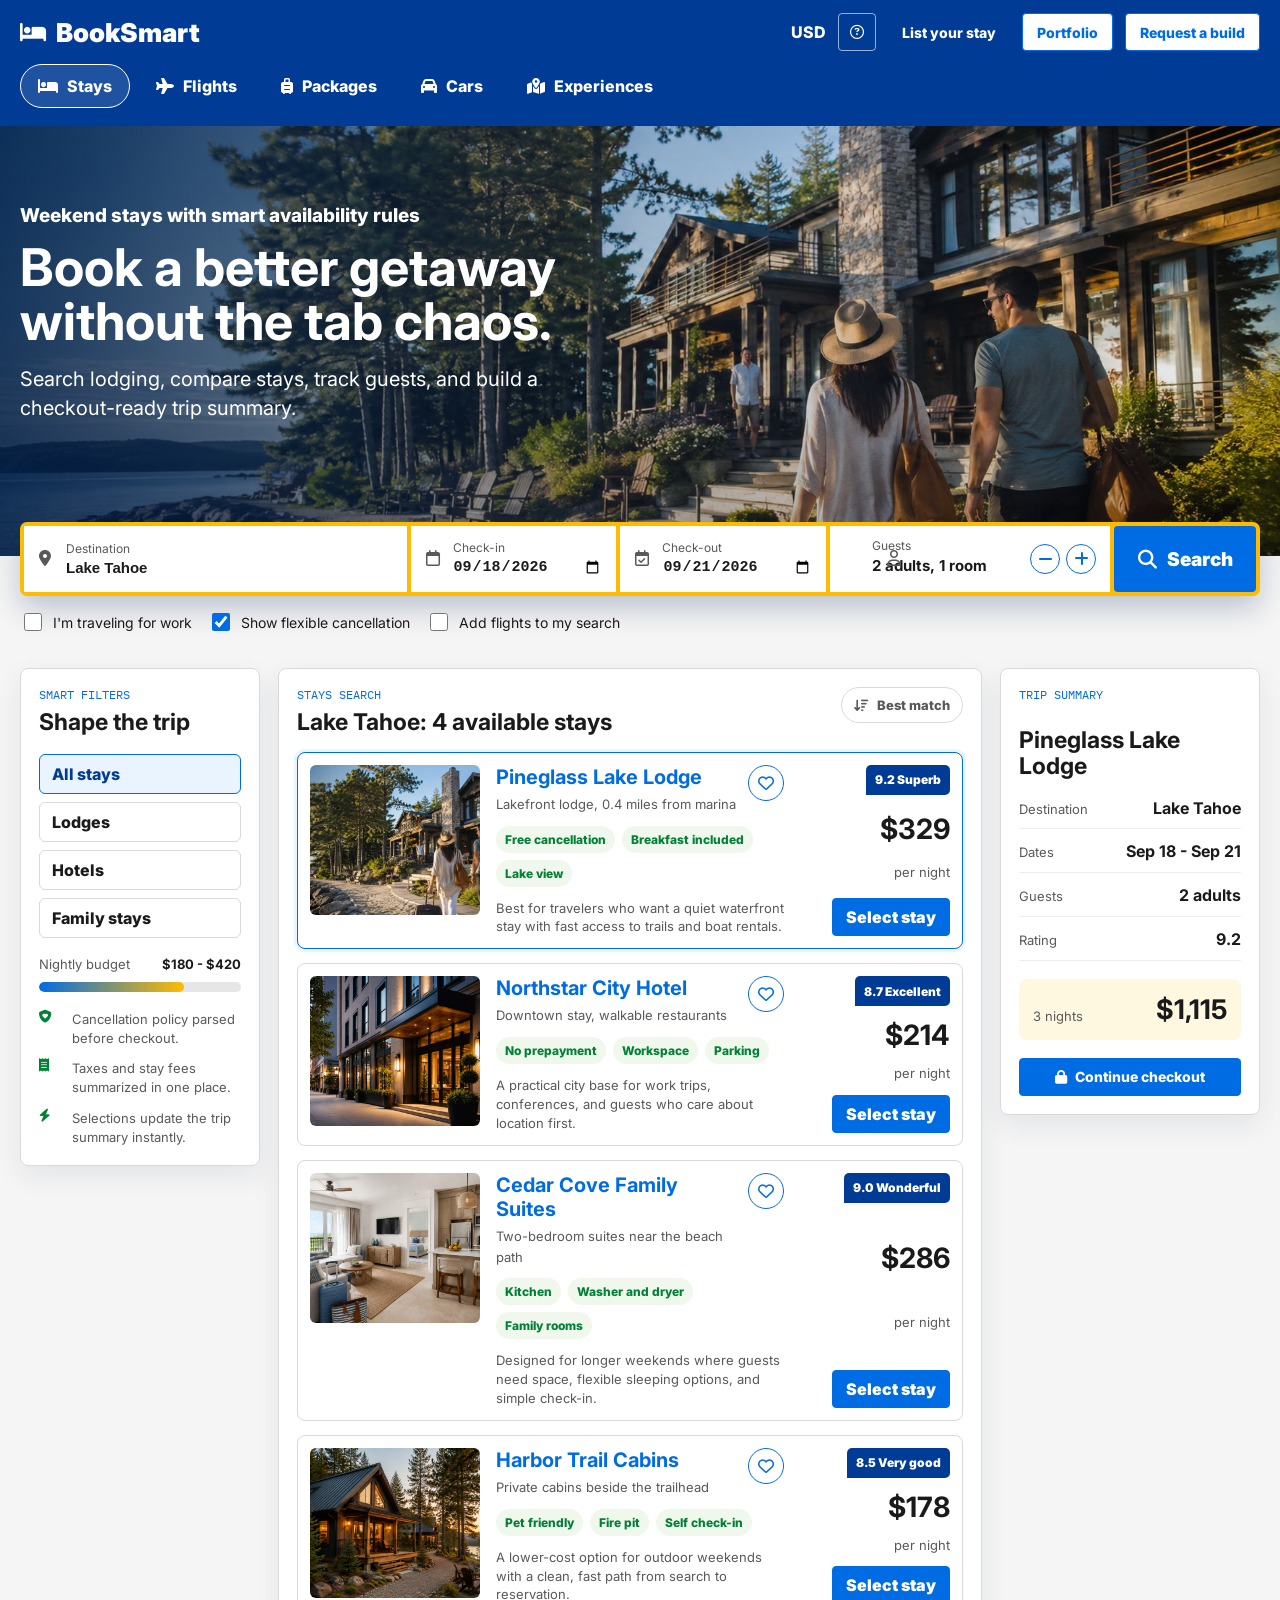
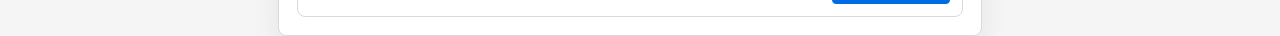
==== commit 571633f5: "Rebuild BookSmart as travel booking demo" ====
--- a/projects/booksmart-scheduler/index.html
+++ b/projects/booksmart-scheduler/index.html
@@ -3,11 +3,11 @@
   <head>
     <meta charset="UTF-8" />
     <meta name="viewport" content="width=device-width, initial-scale=1.0" />
-    <title>BookSmart Scheduler Demo</title>
+    <title>BookSmart Stays Demo</title>
     <link rel="preconnect" href="https://fonts.googleapis.com" />
     <link rel="preconnect" href="https://fonts.gstatic.com" crossorigin />
     <link
-      href="https://fonts.googleapis.com/css2?family=IBM+Plex+Mono:wght@400;700&family=Inter:wght@500;700;800;900&display=swap"
+      href="https://fonts.googleapis.com/css2?family=IBM+Plex+Mono:wght@400;700&family=Inter:wght@500;600;700;800;900&display=swap"
       rel="stylesheet"
     />
     <link
@@ -17,427 +17,464 @@
     <link rel="stylesheet" href="../assets/demo.css" />
   </head>
 
-  <body class="scheduler-demo">
-    <div class="demo-shell">
-      <nav class="demo-nav">
-        <a class="demo-brand" href="../../">
-          <span class="brand-mark"><i class="fa-solid fa-calendar-check"></i></span>
-          BookSmart
-        </a>
-        <div class="demo-nav-actions">
-          <a class="ghost-link" href="../../#project-demos">Back to portfolio</a>
-          <a class="primary-link" href="mailto:bmcgahuey@gmail.com">Request a build</a>
+  <body class="booking-demo">
+    <header class="booking-topbar">
+      <div class="booking-shell">
+        <nav class="booking-nav" aria-label="BookSmart navigation">
+          <a class="booking-logo" href="../../">
+            <i class="fa-solid fa-bed" aria-hidden="true"></i>
+            BookSmart
+          </a>
+
+          <div class="booking-actions">
+            <span>USD</span>
+            <button type="button" aria-label="Help">
+              <i class="fa-regular fa-circle-question" aria-hidden="true"></i>
+            </button>
+            <a href="mailto:bmcgahuey@gmail.com">List your stay</a>
+            <a class="booking-outline" href="../../#project-demos">Portfolio</a>
+            <a class="booking-solid" href="mailto:bmcgahuey@gmail.com">Request a build</a>
+          </div>
+        </nav>
+
+        <div class="booking-tabs" aria-label="Travel product sections">
+          <button class="active" type="button" data-travel-tab="Stays">
+            <i class="fa-solid fa-bed" aria-hidden="true"></i>
+            Stays
+          </button>
+          <button type="button" data-travel-tab="Flights">
+            <i class="fa-solid fa-plane" aria-hidden="true"></i>
+            Flights
+          </button>
+          <button type="button" data-travel-tab="Packages">
+            <i class="fa-solid fa-suitcase-rolling" aria-hidden="true"></i>
+            Packages
+          </button>
+          <button type="button" data-travel-tab="Cars">
+            <i class="fa-solid fa-car" aria-hidden="true"></i>
+            Cars
+          </button>
+          <button type="button" data-travel-tab="Experiences">
+            <i class="fa-solid fa-map-location-dot" aria-hidden="true"></i>
+            Experiences
+          </button>
         </div>
-      </nav>
-
-      <header class="app-hero scheduler-hero">
-        <section class="hero-copy">
-          <p class="eyebrow">Scheduling and intake system</p>
-          <h1>A booking console for services that depend on capacity.</h1>
-          <p>
-            BookSmart shows calendar state, service selection, slot filtering,
-            booking summaries, and waitlist routing. It is shaped like a real
-            service business tool rather than another generic analytics page.
-          </p>
+      </div>
+    </header>
+
+    <main>
+      <section class="booking-hero">
+        <img
+          src="../../images/booksmart-stays-hero.jpg"
+          alt="Travelers arriving at a lakeside vacation lodge"
+        />
+        <div class="booking-hero-copy">
+          <p>Weekend stays with smart availability rules</p>
+          <h1>Book a better getaway without the tab chaos.</h1>
+          <span>Search lodging, compare stays, track guests, and build a checkout-ready trip summary.</span>
+        </div>
+      </section>
+
+      <section class="booking-shell booking-search-wrap" aria-label="Stay search">
+        <form class="booking-search" id="booking-search">
+          <label class="booking-field destination-field">
+            <span>Destination</span>
+            <i class="fa-solid fa-location-dot" aria-hidden="true"></i>
+            <input id="destination-input" value="Lake Tahoe" aria-label="Destination" />
+          </label>
+
+          <label class="booking-field">
+            <span>Check-in</span>
+            <i class="fa-regular fa-calendar" aria-hidden="true"></i>
+            <input id="checkin-input" type="date" value="2026-09-18" aria-label="Check-in date" />
+          </label>
+
+          <label class="booking-field">
+            <span>Check-out</span>
+            <i class="fa-regular fa-calendar-check" aria-hidden="true"></i>
+            <input id="checkout-input" type="date" value="2026-09-21" aria-label="Check-out date" />
+          </label>
+
+          <div class="booking-field guest-field">
+            <span>Guests</span>
+            <i class="fa-regular fa-user" aria-hidden="true"></i>
+            <strong id="guest-label">2 adults, 1 room</strong>
+            <div class="guest-stepper" aria-label="Guest controls">
+              <button type="button" id="remove-guest" aria-label="Remove guest">
+                <i class="fa-solid fa-minus" aria-hidden="true"></i>
+              </button>
+              <button type="button" id="add-guest" aria-label="Add guest">
+                <i class="fa-solid fa-plus" aria-hidden="true"></i>
+              </button>
+            </div>
+          </div>
+
+          <button class="booking-submit" type="submit">
+            <i class="fa-solid fa-magnifying-glass" aria-hidden="true"></i>
+            Search
+          </button>
+        </form>
+
+        <div class="booking-checks" aria-label="Search options">
+          <label><input type="checkbox" /> I'm traveling for work</label>
+          <label><input type="checkbox" checked /> Show flexible cancellation</label>
+          <label><input type="checkbox" /> Add flights to my search</label>
+        </div>
+      </section>
+
+      <section class="booking-shell booking-content">
+        <aside class="booking-filter-panel">
+          <div>
+            <p class="booking-kicker">Smart filters</p>
+            <h2>Shape the trip</h2>
+          </div>
+
+          <div class="booking-filter-group" aria-label="Stay type filters">
+            <button class="active" type="button" data-stay-filter="all">All stays</button>
+            <button type="button" data-stay-filter="lodge">Lodges</button>
+            <button type="button" data-stay-filter="hotel">Hotels</button>
+            <button type="button" data-stay-filter="family">Family stays</button>
+          </div>
+
+          <div class="budget-meter" aria-label="Budget range">
+            <div>
+              <span>Nightly budget</span>
+              <strong>$180 - $420</strong>
+            </div>
+            <div class="budget-track"><span></span></div>
+          </div>
+
+          <div class="trust-list">
+            <div>
+              <i class="fa-solid fa-shield-heart" aria-hidden="true"></i>
+              <span>Cancellation policy parsed before checkout.</span>
+            </div>
+            <div>
+              <i class="fa-solid fa-receipt" aria-hidden="true"></i>
+              <span>Taxes and stay fees summarized in one place.</span>
+            </div>
+            <div>
+              <i class="fa-solid fa-bolt" aria-hidden="true"></i>
+              <span>Selections update the trip summary instantly.</span>
+            </div>
+          </div>
+        </aside>
+
+        <section class="booking-results">
+          <div class="results-heading">
+            <div>
+              <p class="booking-kicker" id="active-tab-label">Stays search</p>
+              <h2 id="results-title">Lake Tahoe: 4 available stays</h2>
+            </div>
+            <div class="sort-pill">
+              <i class="fa-solid fa-arrow-down-wide-short" aria-hidden="true"></i>
+              Best match
+            </div>
+          </div>
+
+          <div class="stay-list" id="stay-list">
+            <article
+              class="stay-card"
+              data-stay-type="lodge"
+              data-name="Pineglass Lake Lodge"
+              data-price="329"
+              data-rating="9.2"
+            >
+              <img src="../../images/booksmart-stays-hero.jpg" alt="Pineglass Lake Lodge" />
+              <div class="stay-copy">
+                <div class="stay-title-row">
+                  <div>
+                    <h3>Pineglass Lake Lodge</h3>
+                    <span>Lakefront lodge, 0.4 miles from marina</span>
+                  </div>
+                  <button class="heart-button" type="button" aria-label="Save Pineglass Lake Lodge">
+                    <i class="fa-regular fa-heart" aria-hidden="true"></i>
+                  </button>
+                </div>
+                <div class="stay-badges">
+                  <span>Free cancellation</span>
+                  <span>Breakfast included</span>
+                  <span>Lake view</span>
+                </div>
+                <p>Best for travelers who want a quiet waterfront stay with fast access to trails and boat rentals.</p>
+              </div>
+              <div class="stay-price">
+                <span class="rating-pill">9.2 Superb</span>
+                <strong>$329</strong>
+                <small>per night</small>
+                <button class="select-stay" type="button">Select stay</button>
+              </div>
+            </article>
+
+            <article
+              class="stay-card"
+              data-stay-type="hotel"
+              data-name="Northstar City Hotel"
+              data-price="214"
+              data-rating="8.7"
+            >
+              <img src="../../images/booksmart-city-hotel.jpg" alt="Northstar City Hotel" />
+              <div class="stay-copy">
+                <div class="stay-title-row">
+                  <div>
+                    <h3>Northstar City Hotel</h3>
+                    <span>Downtown stay, walkable restaurants</span>
+                  </div>
+                  <button class="heart-button" type="button" aria-label="Save Northstar City Hotel">
+                    <i class="fa-regular fa-heart" aria-hidden="true"></i>
+                  </button>
+                </div>
+                <div class="stay-badges">
+                  <span>No prepayment</span>
+                  <span>Workspace</span>
+                  <span>Parking</span>
+                </div>
+                <p>A practical city base for work trips, conferences, and guests who care about location first.</p>
+              </div>
+              <div class="stay-price">
+                <span class="rating-pill">8.7 Excellent</span>
+                <strong>$214</strong>
+                <small>per night</small>
+                <button class="select-stay" type="button">Select stay</button>
+              </div>
+            </article>
+
+            <article
+              class="stay-card"
+              data-stay-type="family"
+              data-name="Cedar Cove Family Suites"
+              data-price="286"
+              data-rating="9.0"
+            >
+              <img src="../../images/booksmart-family-suite.jpg" alt="Cedar Cove Family Suites" />
+              <div class="stay-copy">
+                <div class="stay-title-row">
+                  <div>
+                    <h3>Cedar Cove Family Suites</h3>
+                    <span>Two-bedroom suites near the beach path</span>
+                  </div>
+                  <button class="heart-button" type="button" aria-label="Save Cedar Cove Family Suites">
+                    <i class="fa-regular fa-heart" aria-hidden="true"></i>
+                  </button>
+                </div>
+                <div class="stay-badges">
+                  <span>Kitchen</span>
+                  <span>Washer and dryer</span>
+                  <span>Family rooms</span>
+                </div>
+                <p>Designed for longer weekends where guests need space, flexible sleeping options, and simple check-in.</p>
+              </div>
+              <div class="stay-price">
+                <span class="rating-pill">9.0 Wonderful</span>
+                <strong>$286</strong>
+                <small>per night</small>
+                <button class="select-stay" type="button">Select stay</button>
+              </div>
+            </article>
+
+            <article
+              class="stay-card"
+              data-stay-type="lodge"
+              data-name="Harbor Trail Cabins"
+              data-price="178"
+              data-rating="8.5"
+            >
+              <img src="../../images/booksmart-trail-cabin.jpg" alt="Harbor Trail Cabins" />
+              <div class="stay-copy">
+                <div class="stay-title-row">
+                  <div>
+                    <h3>Harbor Trail Cabins</h3>
+                    <span>Private cabins beside the trailhead</span>
+                  </div>
+                  <button class="heart-button" type="button" aria-label="Save Harbor Trail Cabins">
+                    <i class="fa-regular fa-heart" aria-hidden="true"></i>
+                  </button>
+                </div>
+                <div class="stay-badges">
+                  <span>Pet friendly</span>
+                  <span>Fire pit</span>
+                  <span>Self check-in</span>
+                </div>
+                <p>A lower-cost option for outdoor weekends with a clean, fast path from search to reservation.</p>
+              </div>
+              <div class="stay-price">
+                <span class="rating-pill">8.5 Very good</span>
+                <strong>$178</strong>
+                <small>per night</small>
+                <button class="select-stay" type="button">Select stay</button>
+              </div>
+            </article>
+          </div>
         </section>
 
-        <aside class="hero-aside week-snapshot" aria-label="Weekly capacity snapshot">
-          <div class="snapshot-day">
-            <strong>Monday</strong>
-            <div class="snapshot-track"><span style="width: 82%"></span></div>
-            <em>82%</em>
-          </div>
-          <div class="snapshot-day">
-            <strong>Tuesday</strong>
-            <div class="snapshot-track"><span style="width: 64%"></span></div>
-            <em>64%</em>
-          </div>
-          <div class="snapshot-day">
-            <strong>Wednesday</strong>
-            <div class="snapshot-track"><span style="width: 91%"></span></div>
-            <em>91%</em>
-          </div>
-          <div class="snapshot-day">
-            <strong>Thursday</strong>
-            <div class="snapshot-track"><span style="width: 48%"></span></div>
-            <em>48%</em>
-          </div>
-          <div class="snapshot-day">
-            <strong>Friday</strong>
-            <div class="snapshot-track"><span style="width: 72%"></span></div>
-            <em>72%</em>
-          </div>
+        <aside class="trip-summary" aria-live="polite">
+          <p class="booking-kicker">Trip summary</p>
+          <h2 id="summary-stay">Pineglass Lake Lodge</h2>
+          <div class="summary-lines">
+            <div>
+              <span>Destination</span>
+              <strong id="summary-destination">Lake Tahoe</strong>
+            </div>
+            <div>
+              <span>Dates</span>
+              <strong id="summary-dates">Sep 18 - Sep 21</strong>
+            </div>
+            <div>
+              <span>Guests</span>
+              <strong id="summary-guests">2 adults</strong>
+            </div>
+            <div>
+              <span>Rating</span>
+              <strong id="summary-rating">9.2</strong>
+            </div>
+          </div>
+          <div class="summary-total">
+            <span id="summary-nights">3 nights</span>
+            <strong id="summary-total">$1,115</strong>
+          </div>
+          <button class="booking-solid full-width" type="button">
+            <i class="fa-solid fa-lock" aria-hidden="true"></i>
+            Continue checkout
+          </button>
         </aside>
-      </header>
-
-      <section class="metric-strip" aria-label="Scheduling metrics">
-        <article class="metric-card">
-          <span>Open slots</span>
-          <strong id="open-slot-count">8</strong>
-          <small>updated by slot filter</small>
-        </article>
-        <article class="metric-card">
-          <span>Waitlist</span>
-          <strong>7</strong>
-          <small>3 high priority</small>
-        </article>
-        <article class="metric-card">
-          <span>No-show risk</span>
-          <strong>6%</strong>
-          <small>reminders sent</small>
-        </article>
-        <article class="metric-card">
-          <span>Selected deposit</span>
-          <strong id="selected-deposit">$35</strong>
-          <small>from service type</small>
-        </article>
       </section>
-
-      <main class="scheduler-layout">
-        <section class="panel schedule-planner">
-          <div class="panel-header">
-            <div>
-              <h2 class="panel-title">Weekly appointment grid</h2>
-              <p class="panel-subtitle">Selectable slots with capacity and service context.</p>
-            </div>
-            <div class="segmented" aria-label="Slot filters">
-              <button class="active" data-slot-filter="all">All</button>
-              <button data-slot-filter="open">Open</button>
-              <button data-slot-filter="waitlist">Waitlist</button>
-              <button data-slot-filter="blocked">Blocked</button>
-            </div>
-          </div>
-
-          <div class="week-calendar" id="week-calendar">
-            <section class="day-column" aria-label="Monday appointments">
-              <div class="day-heading">
-                <h3>Mon</h3>
-                <span>18 bookings</span>
-              </div>
-              <button
-                class="slot-card active"
-                data-slot-type="open"
-                data-time="Mon 8:30 AM"
-                data-staff="Avery"
-                data-room="Studio A"
-                data-status="Open"
-              >
-                <span class="slot-time">8:30 AM</span>
-                <strong>Website consult</strong>
-                <small>Avery, Studio A</small>
-                <span class="status green">Open</span>
-              </button>
-              <button
-                class="slot-card"
-                data-slot-type="waitlist"
-                data-time="Mon 10:00 AM"
-                data-staff="Mika"
-                data-room="Remote"
-                data-status="Waitlist"
-              >
-                <span class="slot-time">10:00 AM</span>
-                <strong>Intake review</strong>
-                <small>Mika, Remote</small>
-                <span class="status amber">Waitlist</span>
-              </button>
-              <button
-                class="slot-card"
-                data-slot-type="open"
-                data-time="Mon 1:30 PM"
-                data-staff="Avery"
-                data-room="Studio B"
-                data-status="Open"
-              >
-                <span class="slot-time">1:30 PM</span>
-                <strong>Workflow map</strong>
-                <small>Avery, Studio B</small>
-                <span class="status green">Open</span>
-              </button>
-            </section>
-
-            <section class="day-column" aria-label="Tuesday appointments">
-              <div class="day-heading">
-                <h3>Tue</h3>
-                <span>15 bookings</span>
-              </div>
-              <button
-                class="slot-card"
-                data-slot-type="blocked"
-                data-time="Tue 9:15 AM"
-                data-staff="Team"
-                data-room="Internal"
-                data-status="Blocked"
-              >
-                <span class="slot-time">9:15 AM</span>
-                <strong>Staff planning</strong>
-                <small>Team, Internal</small>
-                <span class="status rose">Blocked</span>
-              </button>
-              <button
-                class="slot-card"
-                data-slot-type="open"
-                data-time="Tue 11:45 AM"
-                data-staff="Mika"
-                data-room="Remote"
-                data-status="Open"
-              >
-                <span class="slot-time">11:45 AM</span>
-                <strong>Checkout QA</strong>
-                <small>Mika, Remote</small>
-                <span class="status green">Open</span>
-              </button>
-            </section>
-
-            <section class="day-column" aria-label="Wednesday appointments">
-              <div class="day-heading">
-                <h3>Wed</h3>
-                <span>21 bookings</span>
-              </div>
-              <button
-                class="slot-card"
-                data-slot-type="waitlist"
-                data-time="Wed 8:00 AM"
-                data-staff="Avery"
-                data-room="Studio A"
-                data-status="Waitlist"
-              >
-                <span class="slot-time">8:00 AM</span>
-                <strong>Estimate review</strong>
-                <small>Avery, Studio A</small>
-                <span class="status amber">Waitlist</span>
-              </button>
-              <button
-                class="slot-card"
-                data-slot-type="open"
-                data-time="Wed 2:00 PM"
-                data-staff="Jules"
-                data-room="Studio C"
-                data-status="Open"
-              >
-                <span class="slot-time">2:00 PM</span>
-                <strong>Launch check</strong>
-                <small>Jules, Studio C</small>
-                <span class="status green">Open</span>
-              </button>
-            </section>
-
-            <section class="day-column" aria-label="Thursday appointments">
-              <div class="day-heading">
-                <h3>Thu</h3>
-                <span>11 bookings</span>
-              </div>
-              <button
-                class="slot-card"
-                data-slot-type="open"
-                data-time="Thu 10:30 AM"
-                data-staff="Mika"
-                data-room="Remote"
-                data-status="Open"
-              >
-                <span class="slot-time">10:30 AM</span>
-                <strong>Scope review</strong>
-                <small>Mika, Remote</small>
-                <span class="status green">Open</span>
-              </button>
-              <button
-                class="slot-card"
-                data-slot-type="open"
-                data-time="Thu 3:15 PM"
-                data-staff="Jules"
-                data-room="Studio B"
-                data-status="Open"
-              >
-                <span class="slot-time">3:15 PM</span>
-                <strong>Content handoff</strong>
-                <small>Jules, Studio B</small>
-                <span class="status green">Open</span>
-              </button>
-            </section>
-
-            <section class="day-column" aria-label="Friday appointments">
-              <div class="day-heading">
-                <h3>Fri</h3>
-                <span>16 bookings</span>
-              </div>
-              <button
-                class="slot-card"
-                data-slot-type="blocked"
-                data-time="Fri 9:00 AM"
-                data-staff="Team"
-                data-room="Internal"
-                data-status="Blocked"
-              >
-                <span class="slot-time">9:00 AM</span>
-                <strong>Release window</strong>
-                <small>Team, Internal</small>
-                <span class="status rose">Blocked</span>
-              </button>
-              <button
-                class="slot-card"
-                data-slot-type="open"
-                data-time="Fri 1:00 PM"
-                data-staff="Avery"
-                data-room="Studio A"
-                data-status="Open"
-              >
-                <span class="slot-time">1:00 PM</span>
-                <strong>Final walkthrough</strong>
-                <small>Avery, Studio A</small>
-                <span class="status green">Open</span>
-              </button>
-            </section>
-          </div>
-        </section>
-
-        <aside class="panel booking-builder" aria-live="polite">
-          <div class="panel-header">
-            <div>
-              <h2 class="panel-title">Booking builder</h2>
-              <p class="panel-subtitle">Slot and service details update together.</p>
-            </div>
-          </div>
-
-          <label>
-            <span class="inspector-label">Service type</span>
-            <select class="select-control" id="service-select">
-              <option data-duration="45 min" data-deposit="$35" data-price="$180">Website consult</option>
-              <option data-duration="60 min" data-deposit="$50" data-price="$240">Workflow mapping</option>
-              <option data-duration="90 min" data-deposit="$75" data-price="$360">Launch QA block</option>
-            </select>
-          </label>
-
-          <div class="selected-slot">
-            <div class="slot-summary-row">
-              <span>Selected slot</span>
-              <strong id="selected-time">Mon 8:30 AM</strong>
-            </div>
-            <div class="slot-summary-row">
-              <span>Staff</span>
-              <strong id="selected-staff">Avery</strong>
-            </div>
-            <div class="slot-summary-row">
-              <span>Location</span>
-              <strong id="selected-room">Studio A</strong>
-            </div>
-            <div class="slot-summary-row">
-              <span>Status</span>
-              <strong id="selected-status">Open</strong>
-            </div>
-          </div>
-
-          <div class="service-summary">
-            <div class="service-summary-row">
-              <span>Duration</span>
-              <strong id="service-duration">45 min</strong>
-            </div>
-            <div class="service-summary-row">
-              <span>Price</span>
-              <strong id="service-price">$180</strong>
-            </div>
-          </div>
-
-          <button class="primary-button" type="button" id="reserve-button">
-            <i class="fa-solid fa-check" aria-hidden="true"></i>
-            Reserve slot
-          </button>
-          <p class="reserve-state" id="reserve-state">Draft booking ready.</p>
-        </aside>
-      </main>
-
-      <section class="ops-grid" aria-label="Scheduling operations">
-        <article class="ops-card">
-          <i class="fa-solid fa-inbox" aria-hidden="true"></i>
-          <h3>Intake queue</h3>
-          <p>Route new requests by urgency, service type, staff skill, and the customer details already captured.</p>
-        </article>
-        <article class="ops-card">
-          <i class="fa-solid fa-clock" aria-hidden="true"></i>
-          <h3>Reminder logic</h3>
-          <p>Connect email or SMS reminders to confirmation status, deposits, and no-show risk.</p>
-        </article>
-        <article class="ops-card">
-          <i class="fa-solid fa-user-check" aria-hidden="true"></i>
-          <h3>Staff capacity</h3>
-          <p>Protect schedules by showing when team availability, service length, and blocked release windows collide.</p>
-        </article>
-      </section>
-
-      <p class="footer-note">
-        Portfolio demo built as a static front-end prototype for GitHub Pages.
-      </p>
-    </div>
+    </main>
 
     <script>
-      const slotButtons = document.querySelectorAll(".slot-card");
-      const filterButtons = document.querySelectorAll("[data-slot-filter]");
-      const openSlotCount = document.querySelector("#open-slot-count");
-      const selectedDeposit = document.querySelector("#selected-deposit");
-      const selectedTime = document.querySelector("#selected-time");
-      const selectedStaff = document.querySelector("#selected-staff");
-      const selectedRoom = document.querySelector("#selected-room");
-      const selectedStatus = document.querySelector("#selected-status");
-      const serviceSelect = document.querySelector("#service-select");
-      const serviceDuration = document.querySelector("#service-duration");
-      const servicePrice = document.querySelector("#service-price");
-      const reserveButton = document.querySelector("#reserve-button");
-      const reserveState = document.querySelector("#reserve-state");
-
-      function selectSlot(slot) {
-        slotButtons.forEach((button) => button.classList.toggle("active", button === slot));
-        selectedTime.textContent = slot.dataset.time;
-        selectedStaff.textContent = slot.dataset.staff;
-        selectedRoom.textContent = slot.dataset.room;
-        selectedStatus.textContent = slot.dataset.status;
-        reserveState.textContent = `${slot.dataset.status} slot selected.`;
+      const travelTabs = document.querySelectorAll("[data-travel-tab]");
+      const activeTabLabel = document.querySelector("#active-tab-label");
+      const destinationInput = document.querySelector("#destination-input");
+      const checkinInput = document.querySelector("#checkin-input");
+      const checkoutInput = document.querySelector("#checkout-input");
+      const bookingSearch = document.querySelector("#booking-search");
+      const guestLabel = document.querySelector("#guest-label");
+      const summaryGuests = document.querySelector("#summary-guests");
+      const addGuest = document.querySelector("#add-guest");
+      const removeGuest = document.querySelector("#remove-guest");
+      const filterButtons = document.querySelectorAll("[data-stay-filter]");
+      const stayCards = document.querySelectorAll(".stay-card");
+      const resultsTitle = document.querySelector("#results-title");
+      const summaryStay = document.querySelector("#summary-stay");
+      const summaryDestination = document.querySelector("#summary-destination");
+      const summaryDates = document.querySelector("#summary-dates");
+      const summaryRating = document.querySelector("#summary-rating");
+      const summaryNights = document.querySelector("#summary-nights");
+      const summaryTotal = document.querySelector("#summary-total");
+      const formatter = new Intl.NumberFormat("en-US", {
+        style: "currency",
+        currency: "USD",
+        maximumFractionDigits: 0,
+      });
+      let guests = 2;
+      let selectedNightlyRate = 329;
+
+      function formatDateRange() {
+        const checkin = new Date(`${checkinInput.value}T00:00:00`);
+        const checkout = new Date(`${checkoutInput.value}T00:00:00`);
+        const dateFormat = new Intl.DateTimeFormat("en-US", {
+          month: "short",
+          day: "numeric",
+        });
+        if (Number.isNaN(checkin.getTime()) || Number.isNaN(checkout.getTime())) {
+          return { label: "Select dates", nights: 1 };
+        }
+        const msPerNight = 1000 * 60 * 60 * 24;
+        const nights = Math.max(1, Math.round((checkout - checkin) / msPerNight));
+        return {
+          label: `${dateFormat.format(checkin)} - ${dateFormat.format(checkout)}`,
+          nights,
+        };
       }
 
-      function refreshSlotFilter(filter) {
-        let openCount = 0;
-        slotButtons.forEach((slot) => {
-          const isVisible = filter === "all" || slot.dataset.slotType === filter;
-          slot.hidden = !isVisible;
-          if (isVisible && slot.dataset.slotType === "open") {
-            openCount += 1;
-          }
+      function updateTripMath() {
+        const dateRange = formatDateRange();
+        const taxesAndFees = 128;
+        summaryDates.textContent = dateRange.label;
+        summaryNights.textContent = `${dateRange.nights} ${dateRange.nights === 1 ? "night" : "nights"}`;
+        summaryTotal.textContent = formatter.format(selectedNightlyRate * dateRange.nights + taxesAndFees);
+      }
+
+      function updateGuests() {
+        guestLabel.textContent = `${guests} ${guests === 1 ? "adult" : "adults"}, 1 room`;
+        summaryGuests.textContent = `${guests} ${guests === 1 ? "adult" : "adults"}`;
+      }
+
+      function updateResultsTitle() {
+        const visibleCount = Array.from(stayCards).filter((card) => !card.hidden).length;
+        const destination = destinationInput.value.trim() || "Anywhere";
+        resultsTitle.textContent = `${destination}: ${visibleCount} available ${visibleCount === 1 ? "stay" : "stays"}`;
+        summaryDestination.textContent = destination;
+      }
+
+      function selectStay(card) {
+        stayCards.forEach((stay) => stay.classList.toggle("selected", stay === card));
+        selectedNightlyRate = Number(card.dataset.price);
+        summaryStay.textContent = card.dataset.name;
+        summaryRating.textContent = card.dataset.rating;
+        updateTripMath();
+      }
+
+      travelTabs.forEach((button) => {
+        button.addEventListener("click", () => {
+          travelTabs.forEach((tab) => tab.classList.toggle("active", tab === button));
+          activeTabLabel.textContent = `${button.dataset.travelTab} search`;
         });
-        openSlotCount.textContent = openCount;
-
-        const selected = document.querySelector(".slot-card.active");
-        if (!selected || selected.hidden) {
-          const firstVisible = Array.from(slotButtons).find((slot) => !slot.hidden);
-          if (firstVisible) {
-            selectSlot(firstVisible);
-          }
-        }
-      }
-
-      function refreshService() {
-        const option = serviceSelect.selectedOptions[0];
-        serviceDuration.textContent = option.dataset.duration;
-        servicePrice.textContent = option.dataset.price;
-        selectedDeposit.textContent = option.dataset.deposit;
-        reserveState.textContent = `${option.textContent} draft booking ready.`;
-      }
+      });
+
+      addGuest.addEventListener("click", () => {
+        guests = Math.min(8, guests + 1);
+        updateGuests();
+      });
+
+      removeGuest.addEventListener("click", () => {
+        guests = Math.max(1, guests - 1);
+        updateGuests();
+      });
 
       filterButtons.forEach((button) => {
         button.addEventListener("click", () => {
-          filterButtons.forEach((item) => item.classList.toggle("active", item === button));
-          refreshSlotFilter(button.dataset.slotFilter);
+          filterButtons.forEach((filter) => filter.classList.toggle("active", filter === button));
+          const filter = button.dataset.stayFilter;
+          stayCards.forEach((card) => {
+            card.hidden = filter !== "all" && card.dataset.stayType !== filter;
+          });
+          const firstVisible = Array.from(stayCards).find((card) => !card.hidden);
+          if (firstVisible) {
+            selectStay(firstVisible);
+          }
+          updateResultsTitle();
         });
       });
 
-      slotButtons.forEach((slot) => {
-        slot.addEventListener("click", () => selectSlot(slot));
-      });
-
-      serviceSelect.addEventListener("change", refreshService);
-
-      reserveButton.addEventListener("click", () => {
-        reserveState.textContent = `${serviceSelect.value} reserved for ${selectedTime.textContent}.`;
-      });
-
-      refreshSlotFilter("all");
-      refreshService();
+      document.querySelectorAll(".select-stay").forEach((button) => {
+        button.addEventListener("click", () => {
+          selectStay(button.closest(".stay-card"));
+        });
+      });
+
+      document.querySelectorAll(".heart-button").forEach((button) => {
+        button.addEventListener("click", () => {
+          button.classList.toggle("saved");
+          const icon = button.querySelector("i");
+          icon.classList.toggle("fa-regular");
+          icon.classList.toggle("fa-solid");
+        });
+      });
+
+      bookingSearch.addEventListener("submit", (event) => {
+        event.preventDefault();
+        updateResultsTitle();
+        updateTripMath();
+      });
+
+      checkinInput.addEventListener("change", updateTripMath);
+      checkoutInput.addEventListener("change", updateTripMath);
+      destinationInput.addEventListener("input", updateResultsTitle);
+
+      selectStay(document.querySelector(".stay-card"));
+      updateGuests();
+      updateResultsTitle();
+      updateTripMath();
     </script>
   </body>
 </html>
--- a/projects/assets/demo.css
+++ b/projects/assets/demo.css
@@ -34,27 +34,51 @@
   --accent: #2dd4bf;
   --accent-2: #f5b45b;
   --accent-3: #7dd3fc;
+  --line: rgba(45, 212, 191, 0.18);
   background:
-    linear-gradient(180deg, rgba(45, 212, 191, 0.1), transparent 340px),
-    linear-gradient(135deg, #101112 0%, #191a1f 52%, #111315 100%);
+    repeating-linear-gradient(
+      90deg,
+      rgba(45, 212, 191, 0.05) 0 1px,
+      transparent 1px 54px
+    ),
+    repeating-linear-gradient(
+      0deg,
+      rgba(45, 212, 191, 0.04) 0 1px,
+      transparent 1px 54px
+    ),
+    linear-gradient(135deg, #071111 0%, #141820 52%, #101112 100%);
 }
 
 body.inventory-demo {
   --accent: #f5b45b;
   --accent-2: #86efac;
   --accent-3: #fb7185;
+  --line: rgba(245, 180, 91, 0.24);
   background:
-    linear-gradient(180deg, rgba(245, 180, 91, 0.12), transparent 340px),
-    linear-gradient(135deg, #11120f 0%, #1a1b16 52%, #111315 100%);
+    repeating-linear-gradient(
+      135deg,
+      rgba(245, 180, 91, 0.08) 0 10px,
+      transparent 10px 26px
+    ),
+    linear-gradient(135deg, #1d170c 0%, #121711 52%, #101112 100%);
 }
 
 body.scheduler-demo {
   --accent: #7dd3fc;
   --accent-2: #f5b45b;
   --accent-3: #2dd4bf;
+  --bg: #f3fbff;
+  --text: #10202a;
+  --muted: #536474;
+  --line: rgba(16, 66, 88, 0.18);
+  --success: #127548;
   background:
-    linear-gradient(180deg, rgba(125, 211, 252, 0.1), transparent 340px),
-    linear-gradient(135deg, #111213 0%, #181714 52%, #101315 100%);
+    repeating-linear-gradient(
+      0deg,
+      rgba(19, 108, 143, 0.08) 0 1px,
+      transparent 1px 36px
+    ),
+    linear-gradient(135deg, #f3fbff 0%, #fff8e7 54%, #edf8f0 100%);
 }
 
 button,
@@ -176,6 +200,75 @@
   box-shadow: var(--shadow);
 }
 
+.crm-demo .demo-nav,
+.crm-demo .hero-copy,
+.crm-demo .hero-aside,
+.crm-demo .panel,
+.crm-demo .metric-card,
+.crm-demo .automation-card {
+  border-color: rgba(45, 212, 191, 0.2);
+  background:
+    repeating-linear-gradient(
+      90deg,
+      rgba(45, 212, 191, 0.045) 0 1px,
+      transparent 1px 44px
+    ),
+    linear-gradient(135deg, rgba(7, 24, 24, 0.96), rgba(15, 19, 27, 0.98));
+}
+
+.inventory-demo .demo-nav,
+.inventory-demo .hero-copy,
+.inventory-demo .hero-aside,
+.inventory-demo .panel,
+.inventory-demo .metric-card,
+.inventory-demo .supplier-card {
+  border-color: rgba(245, 180, 91, 0.28);
+  background:
+    linear-gradient(180deg, rgba(255, 221, 133, 0.035), transparent),
+    linear-gradient(135deg, rgba(45, 34, 15, 0.97), rgba(18, 24, 17, 0.98));
+  box-shadow: 0 24px 70px rgba(21, 16, 7, 0.34);
+}
+
+.scheduler-demo .demo-nav,
+.scheduler-demo .hero-copy,
+.scheduler-demo .hero-aside,
+.scheduler-demo .panel,
+.scheduler-demo .metric-card,
+.scheduler-demo .ops-card {
+  border-color: rgba(16, 66, 88, 0.18);
+  background: rgba(255, 255, 255, 0.84);
+  box-shadow: 0 18px 48px rgba(35, 65, 82, 0.14);
+}
+
+.scheduler-demo .demo-nav {
+  background: rgba(255, 255, 255, 0.92);
+}
+
+.scheduler-demo .ghost-link,
+.scheduler-demo .select-control,
+.scheduler-demo .segmented button {
+  background: rgba(255, 255, 255, 0.82);
+  color: #284453;
+}
+
+.scheduler-demo .slot-card,
+.scheduler-demo .selected-slot,
+.scheduler-demo .service-summary {
+  border-color: rgba(16, 66, 88, 0.16);
+  background: rgba(255, 255, 255, 0.84);
+  color: var(--text);
+}
+
+.scheduler-demo .day-column {
+  border-color: rgba(16, 66, 88, 0.14);
+  background: rgba(241, 249, 253, 0.72);
+}
+
+.scheduler-demo .metric-card small,
+.scheduler-demo .reserve-state {
+  color: #127548;
+}
+
 .hero-copy {
   padding: 32px;
 }
@@ -815,6 +908,13 @@
   background: color-mix(in srgb, var(--accent) 10%, rgba(17, 21, 26, 0.9));
 }
 
+.scheduler-demo .slot-card:hover,
+.scheduler-demo .slot-card.active {
+  border-color: rgba(13, 118, 155, 0.42);
+  background: #e8f8ff;
+  color: var(--text);
+}
+
 .slot-time {
   color: var(--accent);
   font-weight: 900;
@@ -891,6 +991,618 @@
   color: var(--muted);
   font-size: 14px;
   line-height: 1.6;
+}
+
+/* BookSmart Stays */
+
+body.booking-demo {
+  --booking-blue: #003b95;
+  --booking-blue-dark: #00224f;
+  --booking-action: #0071c2;
+  --booking-yellow: #febb02;
+  --booking-ink: #1a1a1a;
+  --booking-muted: #595959;
+  --booking-line: #d9d9d9;
+  min-height: 100%;
+  color: var(--booking-ink);
+  background: #f5f5f5;
+}
+
+.booking-shell {
+  width: min(1240px, calc(100% - 32px));
+  margin: 0 auto;
+}
+
+.booking-topbar {
+  background: var(--booking-blue);
+  color: #ffffff;
+}
+
+.booking-nav {
+  display: flex;
+  min-height: 64px;
+  align-items: center;
+  justify-content: space-between;
+  gap: 24px;
+}
+
+.booking-logo {
+  display: inline-flex;
+  align-items: center;
+  gap: 10px;
+  color: #ffffff;
+  font-size: 26px;
+  font-weight: 900;
+  text-decoration: none;
+}
+
+.booking-logo i {
+  font-size: 21px;
+}
+
+.booking-actions {
+  display: flex;
+  flex-wrap: wrap;
+  align-items: center;
+  justify-content: flex-end;
+  gap: 12px;
+  font-weight: 800;
+}
+
+.booking-actions a,
+.booking-actions button,
+.booking-solid,
+.booking-outline {
+  display: inline-flex;
+  min-height: 38px;
+  align-items: center;
+  justify-content: center;
+  gap: 8px;
+  border-radius: 4px;
+  padding: 0 14px;
+  font-size: 14px;
+  font-weight: 800;
+  text-decoration: none;
+}
+
+.booking-actions button {
+  width: 38px;
+  border: 1px solid rgba(255, 255, 255, 0.6);
+  background: transparent;
+  color: #ffffff;
+}
+
+.booking-outline {
+  border: 1px solid #006ce4;
+  background: #ffffff;
+  color: #006ce4;
+}
+
+.booking-solid {
+  border: 1px solid #006ce4;
+  background: #ffffff;
+  color: #006ce4;
+}
+
+.booking-tabs {
+  display: flex;
+  flex-wrap: wrap;
+  gap: 8px;
+  padding: 0 0 18px;
+}
+
+.booking-tabs button {
+  display: inline-flex;
+  min-height: 44px;
+  align-items: center;
+  gap: 9px;
+  border: 1px solid transparent;
+  border-radius: 999px;
+  padding: 0 17px;
+  background: transparent;
+  color: #ffffff;
+  font-weight: 800;
+}
+
+.booking-tabs button.active {
+  border-color: #ffffff;
+  background: rgba(255, 255, 255, 0.12);
+}
+
+.booking-hero {
+  position: relative;
+  min-height: 430px;
+  overflow: hidden;
+  background: #1b2835;
+}
+
+.booking-hero img {
+  position: absolute;
+  inset: 0;
+  width: 100%;
+  height: 100%;
+  object-fit: cover;
+}
+
+.booking-hero::after {
+  position: absolute;
+  inset: 0;
+  background:
+    linear-gradient(90deg, rgba(0, 34, 79, 0.78), rgba(0, 34, 79, 0.2) 52%, transparent),
+    linear-gradient(0deg, rgba(0, 0, 0, 0.2), transparent 58%);
+  content: "";
+}
+
+.booking-hero-copy {
+  position: relative;
+  z-index: 1;
+  width: min(1240px, calc(100% - 32px));
+  margin: 0 auto;
+  padding-top: 78px;
+  color: #ffffff;
+}
+
+.booking-hero-copy p {
+  margin: 0 0 14px;
+  font-size: 19px;
+  font-weight: 800;
+}
+
+.booking-hero-copy h1 {
+  max-width: 620px;
+  margin: 0 0 16px;
+  font-size: 52px;
+  line-height: 1.04;
+}
+
+.booking-hero-copy span {
+  display: block;
+  max-width: 560px;
+  font-size: 20px;
+  line-height: 1.45;
+}
+
+.booking-search-wrap {
+  position: relative;
+  z-index: 2;
+  margin-top: -34px;
+}
+
+.booking-search {
+  display: grid;
+  grid-template-columns: minmax(240px, 1.3fr) minmax(180px, 0.7fr) minmax(180px, 0.7fr) minmax(220px, 0.95fr) 142px;
+  gap: 4px;
+  border: 4px solid var(--booking-yellow);
+  border-radius: 7px;
+  background: var(--booking-yellow);
+  box-shadow: 0 12px 30px rgba(0, 34, 79, 0.24);
+}
+
+.booking-field {
+  position: relative;
+  display: grid;
+  min-height: 66px;
+  align-content: center;
+  gap: 4px;
+  padding: 9px 14px 9px 42px;
+  background: #ffffff;
+}
+
+.booking-field > i {
+  position: absolute;
+  left: 15px;
+  top: 24px;
+  color: #595959;
+}
+
+.booking-field span {
+  color: var(--booking-muted);
+  font-size: 12px;
+  line-height: 1;
+}
+
+.booking-field input {
+  width: 100%;
+  min-width: 0;
+  border: 0;
+  padding: 0;
+  color: var(--booking-ink);
+  background: transparent;
+  font-size: 15px;
+  font-weight: 800;
+  outline: 0;
+}
+
+.guest-field {
+  grid-template-columns: minmax(0, 1fr) auto;
+  column-gap: 8px;
+}
+
+.guest-field > span,
+.guest-field > i,
+.guest-field > strong {
+  grid-column: 1;
+}
+
+.guest-field strong {
+  font-size: 15px;
+}
+
+.guest-stepper {
+  grid-column: 2;
+  grid-row: 1 / span 3;
+  display: flex;
+  align-items: center;
+  gap: 6px;
+}
+
+.guest-stepper button {
+  display: inline-grid;
+  width: 30px;
+  height: 30px;
+  place-items: center;
+  border: 1px solid #006ce4;
+  border-radius: 50%;
+  background: #ffffff;
+  color: #006ce4;
+}
+
+.booking-submit {
+  display: inline-flex;
+  min-height: 66px;
+  align-items: center;
+  justify-content: center;
+  gap: 10px;
+  border: 0;
+  border-radius: 4px;
+  background: #006ce4;
+  color: #ffffff;
+  font-size: 19px;
+  font-weight: 900;
+}
+
+.booking-checks {
+  display: flex;
+  flex-wrap: wrap;
+  gap: 16px;
+  margin-top: 14px;
+  font-size: 14px;
+}
+
+.booking-checks label {
+  display: inline-flex;
+  align-items: center;
+  gap: 8px;
+}
+
+.booking-checks input {
+  width: 18px;
+  height: 18px;
+  accent-color: #006ce4;
+}
+
+.booking-content {
+  display: grid;
+  grid-template-columns: 240px minmax(0, 1fr) 260px;
+  gap: 18px;
+  align-items: start;
+  margin-top: 34px;
+}
+
+.booking-filter-panel,
+.booking-results,
+.trip-summary {
+  border: 1px solid var(--booking-line);
+  border-radius: 8px;
+  background: #ffffff;
+  box-shadow: 0 10px 28px rgba(0, 34, 79, 0.08);
+}
+
+.booking-filter-panel,
+.trip-summary {
+  display: grid;
+  gap: 18px;
+  padding: 18px;
+}
+
+.booking-kicker {
+  margin: 0 0 8px;
+  color: #006ce4;
+  font-family: "IBM Plex Mono", monospace;
+  font-size: 12px;
+  text-transform: uppercase;
+}
+
+.booking-filter-panel h2,
+.booking-results h2,
+.trip-summary h2 {
+  margin: 0;
+  color: var(--booking-ink);
+  font-size: 23px;
+  line-height: 1.12;
+}
+
+.booking-filter-group {
+  display: grid;
+  gap: 8px;
+}
+
+.booking-filter-group button {
+  min-height: 40px;
+  border: 1px solid var(--booking-line);
+  border-radius: 6px;
+  background: #ffffff;
+  color: var(--booking-ink);
+  font-weight: 800;
+  text-align: left;
+  padding: 0 12px;
+}
+
+.booking-filter-group button.active {
+  border-color: #006ce4;
+  background: #eaf4ff;
+  color: #003b95;
+}
+
+.budget-meter {
+  display: grid;
+  gap: 10px;
+}
+
+.budget-meter div:first-child {
+  display: flex;
+  justify-content: space-between;
+  gap: 10px;
+  color: var(--booking-muted);
+  font-size: 13px;
+}
+
+.budget-meter strong {
+  color: var(--booking-ink);
+}
+
+.budget-track {
+  height: 10px;
+  overflow: hidden;
+  border-radius: 999px;
+  background: #e6e6e6;
+}
+
+.budget-track span {
+  display: block;
+  width: 72%;
+  height: 100%;
+  border-radius: inherit;
+  background: linear-gradient(90deg, #006ce4, var(--booking-yellow));
+}
+
+.trust-list {
+  display: grid;
+  gap: 12px;
+}
+
+.trust-list div {
+  display: grid;
+  grid-template-columns: 24px minmax(0, 1fr);
+  gap: 9px;
+  color: var(--booking-muted);
+  font-size: 13px;
+  line-height: 1.45;
+}
+
+.trust-list i {
+  color: #008234;
+}
+
+.booking-results {
+  min-width: 0;
+  padding: 18px;
+}
+
+.results-heading {
+  display: flex;
+  align-items: flex-start;
+  justify-content: space-between;
+  gap: 14px;
+  margin-bottom: 16px;
+}
+
+.sort-pill {
+  display: inline-flex;
+  min-height: 36px;
+  align-items: center;
+  gap: 8px;
+  border: 1px solid var(--booking-line);
+  border-radius: 999px;
+  padding: 0 12px;
+  color: var(--booking-muted);
+  font-size: 13px;
+  font-weight: 800;
+  white-space: nowrap;
+}
+
+.stay-list {
+  display: grid;
+  gap: 14px;
+}
+
+.stay-card {
+  display: grid;
+  grid-template-columns: 170px minmax(0, 1fr) 150px;
+  gap: 16px;
+  border: 1px solid var(--booking-line);
+  border-radius: 8px;
+  padding: 12px;
+  background: #ffffff;
+  transition: border-color 180ms ease, box-shadow 180ms ease;
+}
+
+.stay-card.selected {
+  border-color: #006ce4;
+  box-shadow: 0 0 0 3px #eaf4ff;
+}
+
+.stay-card img {
+  width: 100%;
+  height: 150px;
+  border-radius: 6px;
+  object-fit: cover;
+}
+
+.stay-card:nth-child(2) img {
+  object-position: 58% center;
+}
+
+.stay-card:nth-child(3) img {
+  object-position: 74% center;
+}
+
+.stay-card:nth-child(4) img {
+  object-position: 18% center;
+}
+
+.stay-copy {
+  display: grid;
+  align-content: start;
+  gap: 12px;
+  min-width: 0;
+}
+
+.stay-title-row {
+  display: flex;
+  align-items: flex-start;
+  justify-content: space-between;
+  gap: 12px;
+}
+
+.stay-title-row h3 {
+  margin: 0 0 4px;
+  color: #006ce4;
+  font-size: 20px;
+}
+
+.stay-title-row span,
+.stay-copy p,
+.stay-price small,
+.summary-lines span,
+.summary-total span {
+  color: var(--booking-muted);
+  font-size: 13px;
+  line-height: 1.45;
+}
+
+.heart-button {
+  display: inline-grid;
+  width: 36px;
+  height: 36px;
+  flex: 0 0 auto;
+  place-items: center;
+  border: 1px solid #006ce4;
+  border-radius: 50%;
+  background: #ffffff;
+  color: #006ce4;
+}
+
+.heart-button.saved {
+  background: #eaf4ff;
+}
+
+.stay-badges {
+  display: flex;
+  flex-wrap: wrap;
+  gap: 7px;
+}
+
+.stay-badges span {
+  border-radius: 999px;
+  padding: 6px 9px;
+  background: #f0f7ed;
+  color: #008234;
+  font-size: 12px;
+  font-weight: 800;
+}
+
+.stay-copy p {
+  margin: 0;
+}
+
+.stay-price {
+  display: grid;
+  align-content: space-between;
+  justify-items: end;
+  gap: 8px;
+  text-align: right;
+}
+
+.rating-pill {
+  display: inline-flex;
+  min-height: 30px;
+  align-items: center;
+  border-radius: 5px 5px 5px 0;
+  padding: 0 9px;
+  background: var(--booking-blue);
+  color: #ffffff;
+  font-size: 12px;
+  font-weight: 900;
+}
+
+.stay-price strong {
+  color: var(--booking-ink);
+  font-size: 28px;
+}
+
+.select-stay {
+  min-height: 38px;
+  border: 1px solid #006ce4;
+  border-radius: 4px;
+  padding: 0 13px;
+  background: #006ce4;
+  color: #ffffff;
+  font-weight: 900;
+}
+
+.trip-summary {
+  position: sticky;
+  top: 18px;
+}
+
+.summary-lines {
+  display: grid;
+  gap: 12px;
+}
+
+.summary-lines div {
+  display: flex;
+  align-items: baseline;
+  justify-content: space-between;
+  gap: 12px;
+  border-bottom: 1px solid #eeeeee;
+  padding-bottom: 10px;
+}
+
+.summary-lines strong {
+  text-align: right;
+}
+
+.summary-total {
+  display: flex;
+  align-items: flex-end;
+  justify-content: space-between;
+  gap: 12px;
+  border-radius: 8px;
+  padding: 14px;
+  background: #fff8e1;
+}
+
+.summary-total strong {
+  font-size: 27px;
+}
+
+.full-width {
+  width: 100%;
+  border-color: #006ce4;
+  background: #006ce4;
+  color: #ffffff;
 }
 
 @media (max-width: 1050px) {
@@ -901,6 +1613,15 @@
     grid-template-columns: 1fr;
   }
 
+  .booking-search,
+  .booking-content {
+    grid-template-columns: 1fr;
+  }
+
+  .trip-summary {
+    position: static;
+  }
+
   .metric-strip,
   .crm-automation-strip,
   .supplier-grid,
@@ -910,11 +1631,18 @@
 }
 
 @media (max-width: 720px) {
+  .booking-shell,
   .demo-shell {
     width: min(100% - 24px, 1180px);
     padding-top: 12px;
   }
 
+  .booking-shell {
+    padding-top: 0;
+  }
+
+  .booking-nav,
+  .booking-actions,
   .demo-nav,
   .demo-nav-actions,
   .panel-header,
@@ -925,6 +1653,84 @@
     flex-direction: column;
   }
 
+  .booking-actions {
+    align-items: stretch;
+    width: 100%;
+  }
+
+  .booking-actions a,
+  .booking-solid,
+  .booking-outline {
+    width: 100%;
+  }
+
+  .booking-tabs {
+    flex-wrap: nowrap;
+    overflow-x: auto;
+    padding-bottom: 14px;
+  }
+
+  .booking-hero {
+    min-height: 420px;
+  }
+
+  .booking-hero-copy {
+    padding-top: 54px;
+  }
+
+  .booking-hero-copy h1 {
+    font-size: 39px;
+    line-height: 1.06;
+  }
+
+  .booking-hero-copy span {
+    font-size: 17px;
+  }
+
+  .booking-search {
+    border-width: 3px;
+  }
+
+  .booking-field {
+    min-height: 62px;
+  }
+
+  .guest-field {
+    grid-template-columns: 1fr;
+  }
+
+  .guest-stepper {
+    grid-column: 1;
+    grid-row: auto;
+    justify-content: flex-start;
+    padding-top: 6px;
+  }
+
+  .results-heading,
+  .stay-title-row,
+  .stay-card {
+    grid-template-columns: 1fr;
+  }
+
+  .results-heading,
+  .stay-title-row {
+    align-items: flex-start;
+    flex-direction: column;
+  }
+
+  .stay-card {
+    display: grid;
+  }
+
+  .stay-card img {
+    height: 210px;
+  }
+
+  .stay-price {
+    justify-items: start;
+    text-align: left;
+  }
+
   .demo-nav-actions,
   .ghost-link,
   .primary-link,
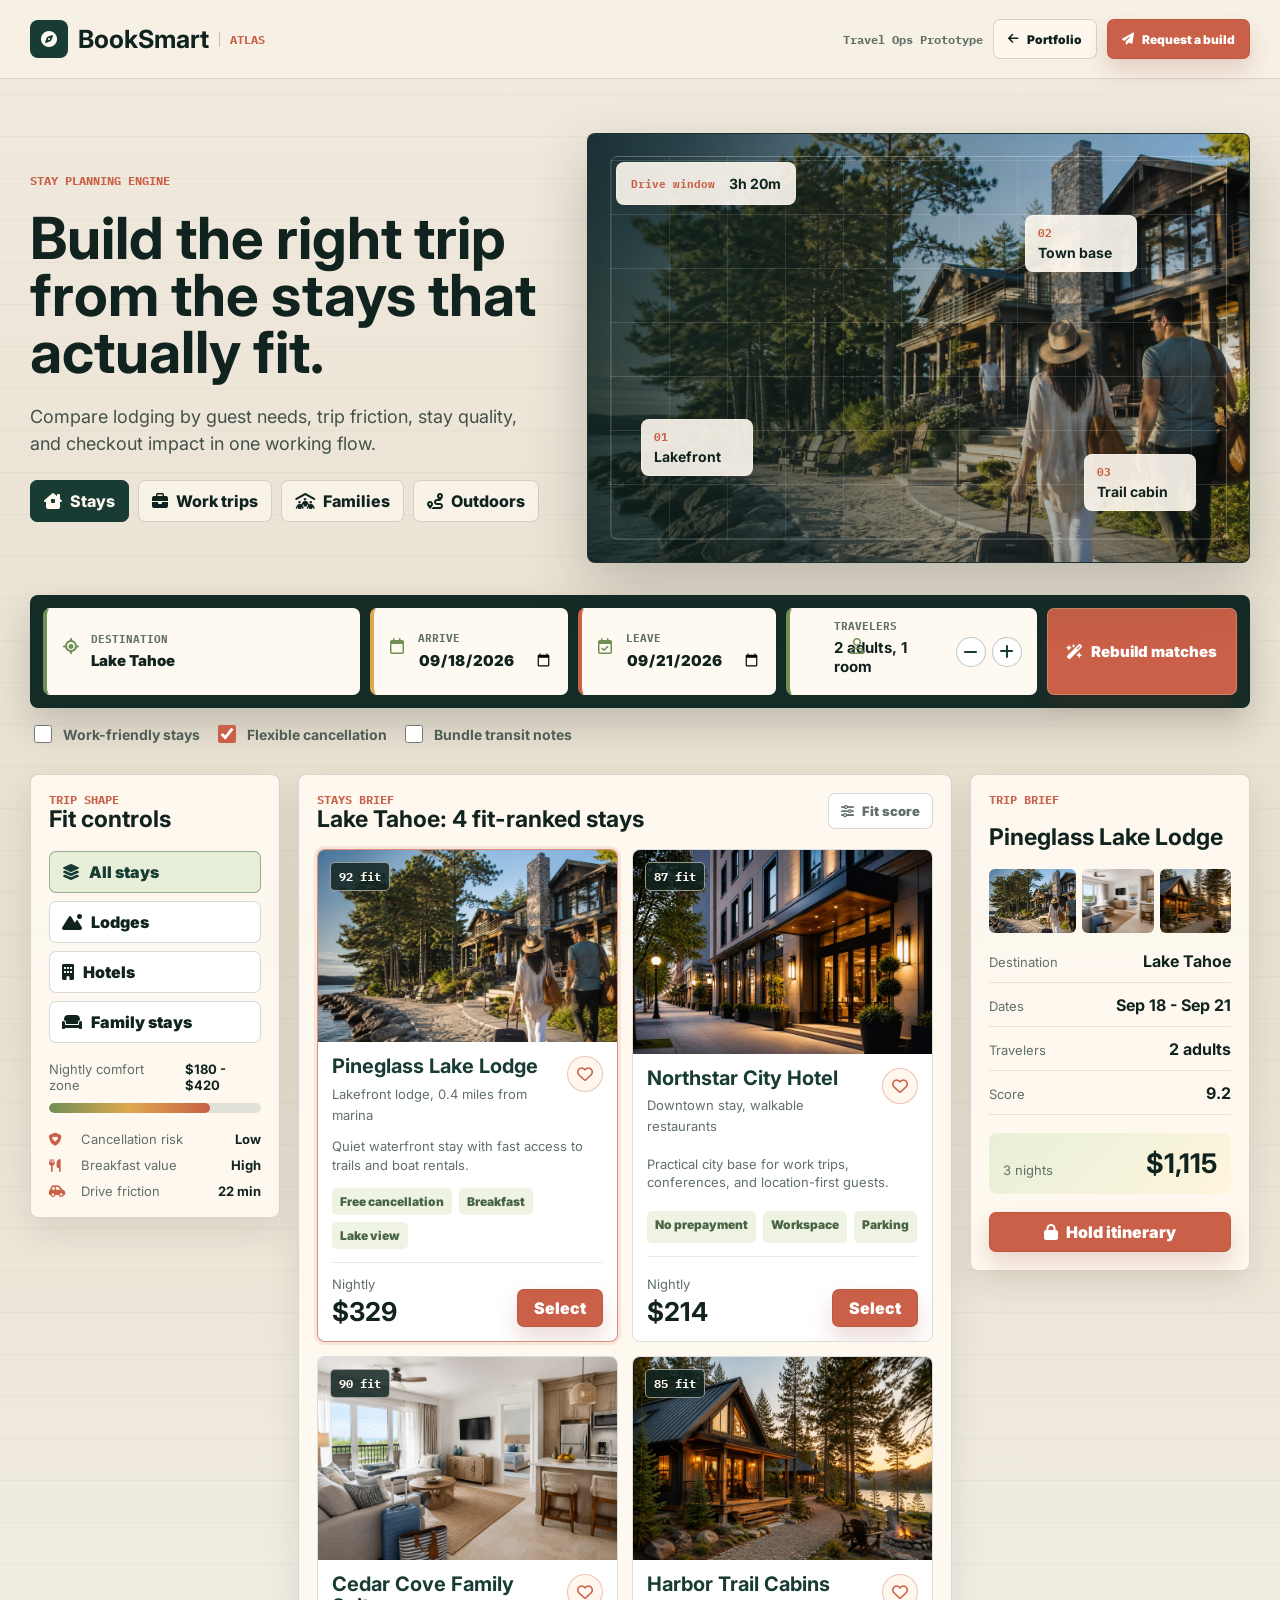
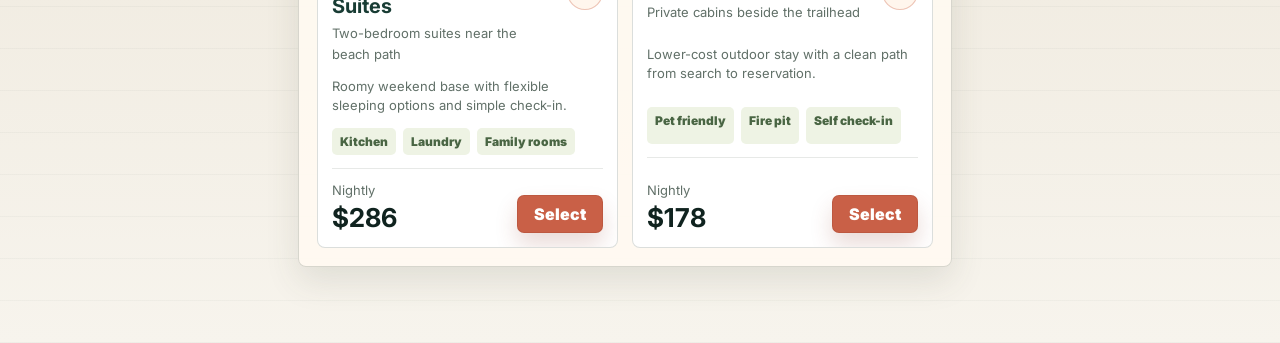
==== commit 2474c7fa: "Make BookSmart travel demo original" ====
--- a/projects/booksmart-scheduler/index.html
+++ b/projects/booksmart-scheduler/index.html
@@ -3,7 +3,7 @@
   <head>
     <meta charset="UTF-8" />
     <meta name="viewport" content="width=device-width, initial-scale=1.0" />
-    <title>BookSmart Stays Demo</title>
+    <title>BookSmart Atlas Demo</title>
     <link rel="preconnect" href="https://fonts.googleapis.com" />
     <link rel="preconnect" href="https://fonts.gstatic.com" crossorigin />
     <link
@@ -17,172 +17,210 @@
     <link rel="stylesheet" href="../assets/demo.css" />
   </head>
 
-  <body class="booking-demo">
-    <header class="booking-topbar">
-      <div class="booking-shell">
-        <nav class="booking-nav" aria-label="BookSmart navigation">
-          <a class="booking-logo" href="../../">
-            <i class="fa-solid fa-bed" aria-hidden="true"></i>
-            BookSmart
+  <body class="atlas-demo">
+    <header class="atlas-header">
+      <div class="atlas-shell atlas-nav">
+        <a class="atlas-brand" href="../../">
+          <span><i class="fa-solid fa-compass" aria-hidden="true"></i></span>
+          <strong>BookSmart</strong>
+          <small>Atlas</small>
+        </a>
+
+        <div class="atlas-nav-actions">
+          <span>Travel Ops Prototype</span>
+          <a class="atlas-link" href="../../#project-demos">
+            <i class="fa-solid fa-arrow-left" aria-hidden="true"></i>
+            Portfolio
           </a>
-
-          <div class="booking-actions">
-            <span>USD</span>
-            <button type="button" aria-label="Help">
-              <i class="fa-regular fa-circle-question" aria-hidden="true"></i>
-            </button>
-            <a href="mailto:bmcgahuey@gmail.com">List your stay</a>
-            <a class="booking-outline" href="../../#project-demos">Portfolio</a>
-            <a class="booking-solid" href="mailto:bmcgahuey@gmail.com">Request a build</a>
-          </div>
-        </nav>
-
-        <div class="booking-tabs" aria-label="Travel product sections">
-          <button class="active" type="button" data-travel-tab="Stays">
-            <i class="fa-solid fa-bed" aria-hidden="true"></i>
-            Stays
-          </button>
-          <button type="button" data-travel-tab="Flights">
-            <i class="fa-solid fa-plane" aria-hidden="true"></i>
-            Flights
-          </button>
-          <button type="button" data-travel-tab="Packages">
-            <i class="fa-solid fa-suitcase-rolling" aria-hidden="true"></i>
-            Packages
-          </button>
-          <button type="button" data-travel-tab="Cars">
-            <i class="fa-solid fa-car" aria-hidden="true"></i>
-            Cars
-          </button>
-          <button type="button" data-travel-tab="Experiences">
-            <i class="fa-solid fa-map-location-dot" aria-hidden="true"></i>
-            Experiences
-          </button>
+          <a class="atlas-cta" href="mailto:bmcgahuey@gmail.com">
+            <i class="fa-solid fa-paper-plane" aria-hidden="true"></i>
+            Request a build
+          </a>
         </div>
       </div>
     </header>
 
     <main>
-      <section class="booking-hero">
-        <img
-          src="../../images/booksmart-stays-hero.jpg"
-          alt="Travelers arriving at a lakeside vacation lodge"
-        />
-        <div class="booking-hero-copy">
-          <p>Weekend stays with smart availability rules</p>
-          <h1>Book a better getaway without the tab chaos.</h1>
-          <span>Search lodging, compare stays, track guests, and build a checkout-ready trip summary.</span>
+      <section class="atlas-shell atlas-hero">
+        <div class="atlas-hero-copy">
+          <p class="atlas-kicker">Stay planning engine</p>
+          <h1>Build the right trip from the stays that actually fit.</h1>
+          <span>
+            Compare lodging by guest needs, trip friction, stay quality, and
+            checkout impact in one working flow.
+          </span>
+
+          <div class="travel-modes" aria-label="Trip modes">
+            <button class="active" type="button" data-travel-tab="Stays">
+              <i class="fa-solid fa-house-chimney-window" aria-hidden="true"></i>
+              Stays
+            </button>
+            <button type="button" data-travel-tab="Work trips">
+              <i class="fa-solid fa-briefcase" aria-hidden="true"></i>
+              Work trips
+            </button>
+            <button type="button" data-travel-tab="Families">
+              <i class="fa-solid fa-people-roof" aria-hidden="true"></i>
+              Families
+            </button>
+            <button type="button" data-travel-tab="Outdoors">
+              <i class="fa-solid fa-route" aria-hidden="true"></i>
+              Outdoors
+            </button>
+          </div>
+        </div>
+
+        <aside class="atlas-board" aria-label="Lake Tahoe stay map">
+          <img
+            src="../../images/booksmart-stays-hero.jpg"
+            alt="Travelers arriving at a lakeside lodge"
+          />
+          <div class="map-grid" aria-hidden="true"></div>
+          <div class="map-pin pin-lake">
+            <span>01</span>
+            <strong>Lakefront</strong>
+          </div>
+          <div class="map-pin pin-town">
+            <span>02</span>
+            <strong>Town base</strong>
+          </div>
+          <div class="map-pin pin-trail">
+            <span>03</span>
+            <strong>Trail cabin</strong>
+          </div>
+          <div class="route-note">
+            <span>Drive window</span>
+            <strong>3h 20m</strong>
+          </div>
+        </aside>
+      </section>
+
+      <section class="atlas-shell atlas-search-wrap" aria-label="Trip search">
+        <form class="atlas-search" id="booking-search">
+          <label class="atlas-field destination-field">
+            <span>Destination</span>
+            <i class="fa-solid fa-location-crosshairs" aria-hidden="true"></i>
+            <input id="destination-input" value="Lake Tahoe" aria-label="Destination" />
+          </label>
+
+          <label class="atlas-field">
+            <span>Arrive</span>
+            <i class="fa-regular fa-calendar" aria-hidden="true"></i>
+            <input id="checkin-input" type="date" value="2026-09-18" aria-label="Arrival date" />
+          </label>
+
+          <label class="atlas-field">
+            <span>Leave</span>
+            <i class="fa-regular fa-calendar-check" aria-hidden="true"></i>
+            <input id="checkout-input" type="date" value="2026-09-21" aria-label="Departure date" />
+          </label>
+
+          <div class="atlas-field guest-field">
+            <span>Travelers</span>
+            <i class="fa-regular fa-user" aria-hidden="true"></i>
+            <strong id="guest-label">2 adults, 1 room</strong>
+            <div class="guest-stepper" aria-label="Traveler controls">
+              <button type="button" id="remove-guest" aria-label="Remove traveler">
+                <i class="fa-solid fa-minus" aria-hidden="true"></i>
+              </button>
+              <button type="button" id="add-guest" aria-label="Add traveler">
+                <i class="fa-solid fa-plus" aria-hidden="true"></i>
+              </button>
+            </div>
+          </div>
+
+          <button class="atlas-submit" type="submit">
+            <i class="fa-solid fa-wand-magic-sparkles" aria-hidden="true"></i>
+            Rebuild matches
+          </button>
+        </form>
+
+        <div class="atlas-switches" aria-label="Trip options">
+          <label><input type="checkbox" /> Work-friendly stays</label>
+          <label><input type="checkbox" checked /> Flexible cancellation</label>
+          <label><input type="checkbox" /> Bundle transit notes</label>
         </div>
       </section>
 
-      <section class="booking-shell booking-search-wrap" aria-label="Stay search">
-        <form class="booking-search" id="booking-search">
-          <label class="booking-field destination-field">
-            <span>Destination</span>
-            <i class="fa-solid fa-location-dot" aria-hidden="true"></i>
-            <input id="destination-input" value="Lake Tahoe" aria-label="Destination" />
-          </label>
-
-          <label class="booking-field">
-            <span>Check-in</span>
-            <i class="fa-regular fa-calendar" aria-hidden="true"></i>
-            <input id="checkin-input" type="date" value="2026-09-18" aria-label="Check-in date" />
-          </label>
-
-          <label class="booking-field">
-            <span>Check-out</span>
-            <i class="fa-regular fa-calendar-check" aria-hidden="true"></i>
-            <input id="checkout-input" type="date" value="2026-09-21" aria-label="Check-out date" />
-          </label>
-
-          <div class="booking-field guest-field">
-            <span>Guests</span>
-            <i class="fa-regular fa-user" aria-hidden="true"></i>
-            <strong id="guest-label">2 adults, 1 room</strong>
-            <div class="guest-stepper" aria-label="Guest controls">
-              <button type="button" id="remove-guest" aria-label="Remove guest">
-                <i class="fa-solid fa-minus" aria-hidden="true"></i>
-              </button>
-              <button type="button" id="add-guest" aria-label="Add guest">
-                <i class="fa-solid fa-plus" aria-hidden="true"></i>
-              </button>
-            </div>
-          </div>
-
-          <button class="booking-submit" type="submit">
-            <i class="fa-solid fa-magnifying-glass" aria-hidden="true"></i>
-            Search
-          </button>
-        </form>
-
-        <div class="booking-checks" aria-label="Search options">
-          <label><input type="checkbox" /> I'm traveling for work</label>
-          <label><input type="checkbox" checked /> Show flexible cancellation</label>
-          <label><input type="checkbox" /> Add flights to my search</label>
-        </div>
-      </section>
-
-      <section class="booking-shell booking-content">
-        <aside class="booking-filter-panel">
+      <section class="atlas-shell atlas-workspace">
+        <aside class="atlas-panel planning-panel">
           <div>
-            <p class="booking-kicker">Smart filters</p>
-            <h2>Shape the trip</h2>
-          </div>
-
-          <div class="booking-filter-group" aria-label="Stay type filters">
-            <button class="active" type="button" data-stay-filter="all">All stays</button>
-            <button type="button" data-stay-filter="lodge">Lodges</button>
-            <button type="button" data-stay-filter="hotel">Hotels</button>
-            <button type="button" data-stay-filter="family">Family stays</button>
-          </div>
-
-          <div class="budget-meter" aria-label="Budget range">
-            <div>
-              <span>Nightly budget</span>
+            <p class="atlas-kicker">Trip shape</p>
+            <h2>Fit controls</h2>
+          </div>
+
+          <div class="atlas-filter-group" aria-label="Stay type filters">
+            <button class="active" type="button" data-stay-filter="all">
+              <i class="fa-solid fa-layer-group" aria-hidden="true"></i>
+              All stays
+            </button>
+            <button type="button" data-stay-filter="lodge">
+              <i class="fa-solid fa-mountain-sun" aria-hidden="true"></i>
+              Lodges
+            </button>
+            <button type="button" data-stay-filter="hotel">
+              <i class="fa-solid fa-building" aria-hidden="true"></i>
+              Hotels
+            </button>
+            <button type="button" data-stay-filter="family">
+              <i class="fa-solid fa-couch" aria-hidden="true"></i>
+              Family stays
+            </button>
+          </div>
+
+          <div class="fit-meter" aria-label="Budget balance">
+            <div>
+              <span>Nightly comfort zone</span>
               <strong>$180 - $420</strong>
             </div>
-            <div class="budget-track"><span></span></div>
-          </div>
-
-          <div class="trust-list">
+            <div class="fit-track"><span></span></div>
+          </div>
+
+          <div class="planning-list">
             <div>
               <i class="fa-solid fa-shield-heart" aria-hidden="true"></i>
-              <span>Cancellation policy parsed before checkout.</span>
-            </div>
-            <div>
-              <i class="fa-solid fa-receipt" aria-hidden="true"></i>
-              <span>Taxes and stay fees summarized in one place.</span>
-            </div>
-            <div>
-              <i class="fa-solid fa-bolt" aria-hidden="true"></i>
-              <span>Selections update the trip summary instantly.</span>
+              <span>Cancellation risk</span>
+              <strong>Low</strong>
+            </div>
+            <div>
+              <i class="fa-solid fa-utensils" aria-hidden="true"></i>
+              <span>Breakfast value</span>
+              <strong>High</strong>
+            </div>
+            <div>
+              <i class="fa-solid fa-car-side" aria-hidden="true"></i>
+              <span>Drive friction</span>
+              <strong>22 min</strong>
             </div>
           </div>
         </aside>
 
-        <section class="booking-results">
+        <section class="atlas-panel atlas-results">
           <div class="results-heading">
             <div>
-              <p class="booking-kicker" id="active-tab-label">Stays search</p>
-              <h2 id="results-title">Lake Tahoe: 4 available stays</h2>
+              <p class="atlas-kicker" id="active-tab-label">Stays brief</p>
+              <h2 id="results-title">Lake Tahoe: 4 fit-ranked stays</h2>
             </div>
             <div class="sort-pill">
-              <i class="fa-solid fa-arrow-down-wide-short" aria-hidden="true"></i>
-              Best match
-            </div>
-          </div>
-
-          <div class="stay-list" id="stay-list">
+              <i class="fa-solid fa-sliders" aria-hidden="true"></i>
+              Fit score
+            </div>
+          </div>
+
+          <div class="retreat-grid" id="stay-list">
             <article
-              class="stay-card"
+              class="retreat-card selected"
               data-stay-type="lodge"
               data-name="Pineglass Lake Lodge"
               data-price="329"
               data-rating="9.2"
             >
-              <img src="../../images/booksmart-stays-hero.jpg" alt="Pineglass Lake Lodge" />
-              <div class="stay-copy">
-                <div class="stay-title-row">
+              <div class="retreat-media">
+                <img src="../../images/booksmart-stays-hero.jpg" alt="Pineglass Lake Lodge" />
+                <span class="fit-score">92 fit</span>
+              </div>
+              <div class="retreat-body">
+                <div class="retreat-title-row">
                   <div>
                     <h3>Pineglass Lake Lodge</h3>
                     <span>Lakefront lodge, 0.4 miles from marina</span>
@@ -191,31 +229,35 @@
                     <i class="fa-regular fa-heart" aria-hidden="true"></i>
                   </button>
                 </div>
-                <div class="stay-badges">
+                <p>Quiet waterfront stay with fast access to trails and boat rentals.</p>
+                <div class="retreat-badges">
                   <span>Free cancellation</span>
-                  <span>Breakfast included</span>
+                  <span>Breakfast</span>
                   <span>Lake view</span>
                 </div>
-                <p>Best for travelers who want a quiet waterfront stay with fast access to trails and boat rentals.</p>
-              </div>
-              <div class="stay-price">
-                <span class="rating-pill">9.2 Superb</span>
-                <strong>$329</strong>
-                <small>per night</small>
-                <button class="select-stay" type="button">Select stay</button>
+                <div class="retreat-footer">
+                  <div>
+                    <span>Nightly</span>
+                    <strong>$329</strong>
+                  </div>
+                  <button class="select-stay" type="button">Select</button>
+                </div>
               </div>
             </article>
 
             <article
-              class="stay-card"
+              class="retreat-card"
               data-stay-type="hotel"
               data-name="Northstar City Hotel"
               data-price="214"
               data-rating="8.7"
             >
-              <img src="../../images/booksmart-city-hotel.jpg" alt="Northstar City Hotel" />
-              <div class="stay-copy">
-                <div class="stay-title-row">
+              <div class="retreat-media">
+                <img src="../../images/booksmart-city-hotel.jpg" alt="Northstar City Hotel" />
+                <span class="fit-score">87 fit</span>
+              </div>
+              <div class="retreat-body">
+                <div class="retreat-title-row">
                   <div>
                     <h3>Northstar City Hotel</h3>
                     <span>Downtown stay, walkable restaurants</span>
@@ -224,31 +266,35 @@
                     <i class="fa-regular fa-heart" aria-hidden="true"></i>
                   </button>
                 </div>
-                <div class="stay-badges">
+                <p>Practical city base for work trips, conferences, and location-first guests.</p>
+                <div class="retreat-badges">
                   <span>No prepayment</span>
                   <span>Workspace</span>
                   <span>Parking</span>
                 </div>
-                <p>A practical city base for work trips, conferences, and guests who care about location first.</p>
-              </div>
-              <div class="stay-price">
-                <span class="rating-pill">8.7 Excellent</span>
-                <strong>$214</strong>
-                <small>per night</small>
-                <button class="select-stay" type="button">Select stay</button>
+                <div class="retreat-footer">
+                  <div>
+                    <span>Nightly</span>
+                    <strong>$214</strong>
+                  </div>
+                  <button class="select-stay" type="button">Select</button>
+                </div>
               </div>
             </article>
 
             <article
-              class="stay-card"
+              class="retreat-card"
               data-stay-type="family"
               data-name="Cedar Cove Family Suites"
               data-price="286"
               data-rating="9.0"
             >
-              <img src="../../images/booksmart-family-suite.jpg" alt="Cedar Cove Family Suites" />
-              <div class="stay-copy">
-                <div class="stay-title-row">
+              <div class="retreat-media">
+                <img src="../../images/booksmart-family-suite.jpg" alt="Cedar Cove Family Suites" />
+                <span class="fit-score">90 fit</span>
+              </div>
+              <div class="retreat-body">
+                <div class="retreat-title-row">
                   <div>
                     <h3>Cedar Cove Family Suites</h3>
                     <span>Two-bedroom suites near the beach path</span>
@@ -257,31 +303,35 @@
                     <i class="fa-regular fa-heart" aria-hidden="true"></i>
                   </button>
                 </div>
-                <div class="stay-badges">
+                <p>Roomy weekend base with flexible sleeping options and simple check-in.</p>
+                <div class="retreat-badges">
                   <span>Kitchen</span>
-                  <span>Washer and dryer</span>
+                  <span>Laundry</span>
                   <span>Family rooms</span>
                 </div>
-                <p>Designed for longer weekends where guests need space, flexible sleeping options, and simple check-in.</p>
-              </div>
-              <div class="stay-price">
-                <span class="rating-pill">9.0 Wonderful</span>
-                <strong>$286</strong>
-                <small>per night</small>
-                <button class="select-stay" type="button">Select stay</button>
+                <div class="retreat-footer">
+                  <div>
+                    <span>Nightly</span>
+                    <strong>$286</strong>
+                  </div>
+                  <button class="select-stay" type="button">Select</button>
+                </div>
               </div>
             </article>
 
             <article
-              class="stay-card"
+              class="retreat-card"
               data-stay-type="lodge"
               data-name="Harbor Trail Cabins"
               data-price="178"
               data-rating="8.5"
             >
-              <img src="../../images/booksmart-trail-cabin.jpg" alt="Harbor Trail Cabins" />
-              <div class="stay-copy">
-                <div class="stay-title-row">
+              <div class="retreat-media">
+                <img src="../../images/booksmart-trail-cabin.jpg" alt="Harbor Trail Cabins" />
+                <span class="fit-score">85 fit</span>
+              </div>
+              <div class="retreat-body">
+                <div class="retreat-title-row">
                   <div>
                     <h3>Harbor Trail Cabins</h3>
                     <span>Private cabins beside the trailhead</span>
@@ -290,26 +340,32 @@
                     <i class="fa-regular fa-heart" aria-hidden="true"></i>
                   </button>
                 </div>
-                <div class="stay-badges">
+                <p>Lower-cost outdoor stay with a clean path from search to reservation.</p>
+                <div class="retreat-badges">
                   <span>Pet friendly</span>
                   <span>Fire pit</span>
                   <span>Self check-in</span>
                 </div>
-                <p>A lower-cost option for outdoor weekends with a clean, fast path from search to reservation.</p>
-              </div>
-              <div class="stay-price">
-                <span class="rating-pill">8.5 Very good</span>
-                <strong>$178</strong>
-                <small>per night</small>
-                <button class="select-stay" type="button">Select stay</button>
+                <div class="retreat-footer">
+                  <div>
+                    <span>Nightly</span>
+                    <strong>$178</strong>
+                  </div>
+                  <button class="select-stay" type="button">Select</button>
+                </div>
               </div>
             </article>
           </div>
         </section>
 
-        <aside class="trip-summary" aria-live="polite">
-          <p class="booking-kicker">Trip summary</p>
+        <aside class="atlas-panel trip-ledger" aria-live="polite">
+          <p class="atlas-kicker">Trip brief</p>
           <h2 id="summary-stay">Pineglass Lake Lodge</h2>
+          <div class="ledger-images" aria-hidden="true">
+            <span></span>
+            <span></span>
+            <span></span>
+          </div>
           <div class="summary-lines">
             <div>
               <span>Destination</span>
@@ -320,11 +376,11 @@
               <strong id="summary-dates">Sep 18 - Sep 21</strong>
             </div>
             <div>
-              <span>Guests</span>
+              <span>Travelers</span>
               <strong id="summary-guests">2 adults</strong>
             </div>
             <div>
-              <span>Rating</span>
+              <span>Score</span>
               <strong id="summary-rating">9.2</strong>
             </div>
           </div>
@@ -332,9 +388,9 @@
             <span id="summary-nights">3 nights</span>
             <strong id="summary-total">$1,115</strong>
           </div>
-          <button class="booking-solid full-width" type="button">
+          <button class="atlas-cta full-width" type="button">
             <i class="fa-solid fa-lock" aria-hidden="true"></i>
-            Continue checkout
+            Hold itinerary
           </button>
         </aside>
       </section>
@@ -352,7 +408,7 @@
       const addGuest = document.querySelector("#add-guest");
       const removeGuest = document.querySelector("#remove-guest");
       const filterButtons = document.querySelectorAll("[data-stay-filter]");
-      const stayCards = document.querySelectorAll(".stay-card");
+      const stayCards = document.querySelectorAll(".retreat-card");
       const resultsTitle = document.querySelector("#results-title");
       const summaryStay = document.querySelector("#summary-stay");
       const summaryDestination = document.querySelector("#summary-destination");
@@ -375,9 +431,11 @@
           month: "short",
           day: "numeric",
         });
+
         if (Number.isNaN(checkin.getTime()) || Number.isNaN(checkout.getTime())) {
           return { label: "Select dates", nights: 1 };
         }
+
         const msPerNight = 1000 * 60 * 60 * 24;
         const nights = Math.max(1, Math.round((checkout - checkin) / msPerNight));
         return {
@@ -402,7 +460,7 @@
       function updateResultsTitle() {
         const visibleCount = Array.from(stayCards).filter((card) => !card.hidden).length;
         const destination = destinationInput.value.trim() || "Anywhere";
-        resultsTitle.textContent = `${destination}: ${visibleCount} available ${visibleCount === 1 ? "stay" : "stays"}`;
+        resultsTitle.textContent = `${destination}: ${visibleCount} fit-ranked ${visibleCount === 1 ? "stay" : "stays"}`;
         summaryDestination.textContent = destination;
       }
 
@@ -417,7 +475,7 @@
       travelTabs.forEach((button) => {
         button.addEventListener("click", () => {
           travelTabs.forEach((tab) => tab.classList.toggle("active", tab === button));
-          activeTabLabel.textContent = `${button.dataset.travelTab} search`;
+          activeTabLabel.textContent = `${button.dataset.travelTab} brief`;
         });
       });
 
@@ -438,6 +496,7 @@
           stayCards.forEach((card) => {
             card.hidden = filter !== "all" && card.dataset.stayType !== filter;
           });
+
           const firstVisible = Array.from(stayCards).find((card) => !card.hidden);
           if (firstVisible) {
             selectStay(firstVisible);
@@ -448,7 +507,7 @@
 
       document.querySelectorAll(".select-stay").forEach((button) => {
         button.addEventListener("click", () => {
-          selectStay(button.closest(".stay-card"));
+          selectStay(button.closest(".retreat-card"));
         });
       });
 
@@ -471,7 +530,7 @@
       checkoutInput.addEventListener("change", updateTripMath);
       destinationInput.addEventListener("input", updateResultsTitle);
 
-      selectStay(document.querySelector(".stay-card"));
+      selectStay(document.querySelector(".retreat-card"));
       updateGuests();
       updateResultsTitle();
       updateTripMath();
--- a/projects/assets/demo.css
+++ b/projects/assets/demo.css
@@ -1,4 +1,4 @@
-:root {
+﻿:root {
   --bg: #101112;
   --surface: #17191d;
   --surface-strong: #20242a;
@@ -993,223 +993,362 @@
   line-height: 1.6;
 }
 
-/* BookSmart Stays */
-
-body.booking-demo {
-  --booking-blue: #003b95;
-  --booking-blue-dark: #00224f;
-  --booking-action: #0071c2;
-  --booking-yellow: #febb02;
-  --booking-ink: #1a1a1a;
-  --booking-muted: #595959;
-  --booking-line: #d9d9d9;
+/* BookSmart Atlas */
+
+body.atlas-demo {
+  --atlas-ink: #10231f;
+  --atlas-muted: #617068;
+  --atlas-paper: #f7f1e6;
+  --atlas-panel: #fffaf1;
+  --atlas-line: rgba(57, 72, 60, 0.2);
+  --atlas-spruce: #183c34;
+  --atlas-moss: #6f8f55;
+  --atlas-clay: #c96047;
+  --atlas-amber: #e0a84e;
   min-height: 100%;
-  color: var(--booking-ink);
-  background: #f5f5f5;
-}
-
-.booking-shell {
-  width: min(1240px, calc(100% - 32px));
+  color: var(--atlas-ink);
+  background:
+    repeating-linear-gradient(
+      0deg,
+      rgba(24, 60, 52, 0.035) 0 1px,
+      transparent 1px 42px
+    ),
+    linear-gradient(180deg, #f1eadf 0%, #e7dfcf 48%, #f7f4ed 100%);
+  font-family: "Inter", sans-serif;
+}
+
+.atlas-shell {
+  width: min(1220px, calc(100% - 36px));
   margin: 0 auto;
 }
 
-.booking-topbar {
-  background: var(--booking-blue);
-  color: #ffffff;
-}
-
-.booking-nav {
-  display: flex;
-  min-height: 64px;
+.atlas-header {
+  position: sticky;
+  top: 0;
+  z-index: 20;
+  border-bottom: 1px solid rgba(55, 74, 52, 0.16);
+  background: rgba(247, 241, 230, 0.94);
+  backdrop-filter: blur(16px);
+}
+
+.atlas-nav {
+  display: flex;
+  min-height: 78px;
   align-items: center;
   justify-content: space-between;
   gap: 24px;
 }
 
-.booking-logo {
+.atlas-brand {
   display: inline-flex;
   align-items: center;
   gap: 10px;
-  color: #ffffff;
-  font-size: 26px;
+  color: var(--atlas-ink);
+  text-decoration: none;
+}
+
+.atlas-brand span {
+  display: grid;
+  width: 38px;
+  height: 38px;
+  place-items: center;
+  border-radius: 8px;
+  background: var(--atlas-spruce);
+  color: #fffaf1;
+}
+
+.atlas-brand strong {
+  font-size: 25px;
+  line-height: 1;
+}
+
+.atlas-brand small {
+  border-left: 1px solid rgba(16, 35, 31, 0.24);
+  padding-left: 10px;
+  color: var(--atlas-clay);
+  font-family: "IBM Plex Mono", monospace;
+  font-size: 12px;
+  font-weight: 700;
+  text-transform: uppercase;
+}
+
+.atlas-nav-actions {
+  display: flex;
+  flex-wrap: wrap;
+  align-items: center;
+  justify-content: flex-end;
+  gap: 10px;
+  color: var(--atlas-muted);
+  font-family: "IBM Plex Mono", monospace;
+  font-size: 12px;
+  font-weight: 700;
+}
+
+.atlas-link,
+.atlas-cta,
+.atlas-submit,
+.select-stay {
+  display: inline-flex;
+  min-height: 40px;
+  align-items: center;
+  justify-content: center;
+  gap: 8px;
+  border-radius: 7px;
+  padding: 0 14px;
+  font-family: "Inter", sans-serif;
   font-weight: 900;
   text-decoration: none;
 }
 
-.booking-logo i {
-  font-size: 21px;
-}
-
-.booking-actions {
+.atlas-link {
+  border: 1px solid var(--atlas-line);
+  background: rgba(255, 250, 241, 0.72);
+  color: var(--atlas-ink);
+}
+
+.atlas-cta,
+.atlas-submit,
+.select-stay {
+  border: 1px solid rgba(139, 57, 37, 0.2);
+  background: var(--atlas-clay);
+  color: #ffffff;
+  box-shadow: 0 12px 22px rgba(139, 57, 37, 0.18);
+}
+
+.atlas-hero {
+  display: grid;
+  grid-template-columns: minmax(0, 0.88fr) minmax(420px, 1.12fr);
+  gap: 36px;
+  align-items: center;
+  padding: 54px 0 22px;
+}
+
+.atlas-hero-copy {
+  display: grid;
+  gap: 22px;
+}
+
+.atlas-kicker {
+  margin: 0;
+  color: var(--atlas-clay);
+  font-family: "IBM Plex Mono", monospace;
+  font-size: 12px;
+  font-weight: 700;
+  line-height: 1.2;
+  text-transform: uppercase;
+}
+
+.atlas-hero-copy h1 {
+  max-width: 650px;
+  margin: 0;
+  color: var(--atlas-ink);
+  font-size: 58px;
+  line-height: 0.98;
+}
+
+.atlas-hero-copy > span {
+  max-width: 560px;
+  color: #435149;
+  font-size: 18px;
+  line-height: 1.55;
+}
+
+.travel-modes {
   display: flex;
   flex-wrap: wrap;
-  align-items: center;
-  justify-content: flex-end;
-  gap: 12px;
+  gap: 9px;
+}
+
+.travel-modes button,
+.atlas-filter-group button,
+.heart-button {
+  cursor: pointer;
+  transition: border-color 180ms ease, background 180ms ease, color 180ms ease, transform 180ms ease;
+}
+
+.travel-modes button {
+  display: inline-flex;
+  min-height: 42px;
+  align-items: center;
+  gap: 8px;
+  border: 1px solid var(--atlas-line);
+  border-radius: 7px;
+  padding: 0 13px;
+  background: rgba(255, 250, 241, 0.64);
+  color: var(--atlas-ink);
   font-weight: 800;
 }
 
-.booking-actions a,
-.booking-actions button,
-.booking-solid,
-.booking-outline {
-  display: inline-flex;
-  min-height: 38px;
-  align-items: center;
-  justify-content: center;
-  gap: 8px;
-  border-radius: 4px;
-  padding: 0 14px;
-  font-size: 14px;
-  font-weight: 800;
-  text-decoration: none;
-}
-
-.booking-actions button {
-  width: 38px;
-  border: 1px solid rgba(255, 255, 255, 0.6);
-  background: transparent;
-  color: #ffffff;
-}
-
-.booking-outline {
-  border: 1px solid #006ce4;
-  background: #ffffff;
-  color: #006ce4;
-}
-
-.booking-solid {
-  border: 1px solid #006ce4;
-  background: #ffffff;
-  color: #006ce4;
-}
-
-.booking-tabs {
-  display: flex;
-  flex-wrap: wrap;
-  gap: 8px;
-  padding: 0 0 18px;
-}
-
-.booking-tabs button {
-  display: inline-flex;
-  min-height: 44px;
-  align-items: center;
-  gap: 9px;
-  border: 1px solid transparent;
-  border-radius: 999px;
-  padding: 0 17px;
-  background: transparent;
-  color: #ffffff;
-  font-weight: 800;
-}
-
-.booking-tabs button.active {
-  border-color: #ffffff;
-  background: rgba(255, 255, 255, 0.12);
-}
-
-.booking-hero {
+.travel-modes button.active {
+  border-color: var(--atlas-spruce);
+  background: var(--atlas-spruce);
+  color: #fffaf1;
+}
+
+.atlas-board {
   position: relative;
   min-height: 430px;
   overflow: hidden;
-  background: #1b2835;
-}
-
-.booking-hero img {
+  border: 1px solid rgba(16, 35, 31, 0.2);
+  border-radius: 8px;
+  background: #22342f;
+  box-shadow: 0 24px 60px rgba(39, 48, 41, 0.24);
+}
+
+.atlas-board img {
   position: absolute;
   inset: 0;
   width: 100%;
   height: 100%;
   object-fit: cover;
-}
-
-.booking-hero::after {
+  filter: saturate(0.92) contrast(1.04);
+}
+
+.atlas-board::after {
   position: absolute;
   inset: 0;
   background:
-    linear-gradient(90deg, rgba(0, 34, 79, 0.78), rgba(0, 34, 79, 0.2) 52%, transparent),
-    linear-gradient(0deg, rgba(0, 0, 0, 0.2), transparent 58%);
+    linear-gradient(90deg, rgba(16, 35, 31, 0.82), rgba(16, 35, 31, 0.34) 52%, rgba(16, 35, 31, 0.08)),
+    linear-gradient(0deg, rgba(16, 35, 31, 0.2), transparent 52%);
   content: "";
 }
 
-.booking-hero-copy {
+.map-grid {
+  position: absolute;
+  inset: 22px;
+  z-index: 1;
+  border: 1px solid rgba(255, 250, 241, 0.16);
+  border-radius: 8px;
+  background:
+    repeating-linear-gradient(
+      0deg,
+      rgba(255, 250, 241, 0.14) 0 1px,
+      transparent 1px 54px
+    ),
+    repeating-linear-gradient(
+      90deg,
+      rgba(255, 250, 241, 0.1) 0 1px,
+      transparent 1px 58px
+    );
+}
+
+.map-pin,
+.route-note {
+  position: absolute;
+  z-index: 2;
+  border: 1px solid rgba(255, 250, 241, 0.34);
+  border-radius: 8px;
+  background: rgba(255, 250, 241, 0.9);
+  box-shadow: 0 14px 28px rgba(16, 35, 31, 0.24);
+}
+
+.map-pin {
+  display: grid;
+  gap: 4px;
+  min-width: 112px;
+  padding: 10px 12px;
+}
+
+.map-pin span,
+.route-note span {
+  color: var(--atlas-clay);
+  font-family: "IBM Plex Mono", monospace;
+  font-size: 11px;
+  font-weight: 700;
+}
+
+.map-pin strong,
+.route-note strong {
+  color: var(--atlas-ink);
+  font-size: 14px;
+}
+
+.pin-lake {
+  left: 8%;
+  bottom: 20%;
+}
+
+.pin-town {
+  right: 17%;
+  top: 19%;
+}
+
+.pin-trail {
+  right: 8%;
+  bottom: 12%;
+}
+
+.route-note {
+  left: 28px;
+  top: 28px;
+  display: flex;
+  align-items: center;
+  gap: 14px;
+  padding: 12px 14px;
+}
+
+.atlas-search-wrap {
+  margin-top: 10px;
+}
+
+.atlas-search {
+  display: grid;
+  grid-template-columns: minmax(230px, 1.2fr) minmax(150px, 0.75fr) minmax(150px, 0.75fr) minmax(220px, 0.95fr) 190px;
+  gap: 10px;
+  border: 1px solid rgba(16, 35, 31, 0.16);
+  border-radius: 8px;
+  padding: 12px;
+  background: #142b26;
+  box-shadow: 0 18px 36px rgba(16, 35, 31, 0.18);
+}
+
+.atlas-field {
   position: relative;
-  z-index: 1;
-  width: min(1240px, calc(100% - 32px));
-  margin: 0 auto;
-  padding-top: 78px;
-  color: #ffffff;
-}
-
-.booking-hero-copy p {
-  margin: 0 0 14px;
-  font-size: 19px;
-  font-weight: 800;
-}
-
-.booking-hero-copy h1 {
-  max-width: 620px;
-  margin: 0 0 16px;
-  font-size: 52px;
-  line-height: 1.04;
-}
-
-.booking-hero-copy span {
-  display: block;
-  max-width: 560px;
-  font-size: 20px;
-  line-height: 1.45;
-}
-
-.booking-search-wrap {
-  position: relative;
-  z-index: 2;
-  margin-top: -34px;
-}
-
-.booking-search {
-  display: grid;
-  grid-template-columns: minmax(240px, 1.3fr) minmax(180px, 0.7fr) minmax(180px, 0.7fr) minmax(220px, 0.95fr) 142px;
-  gap: 4px;
-  border: 4px solid var(--booking-yellow);
+  display: grid;
+  min-height: 74px;
+  align-content: center;
+  gap: 6px;
+  border: 1px solid rgba(255, 250, 241, 0.22);
+  border-left: 4px solid var(--atlas-moss);
   border-radius: 7px;
-  background: var(--booking-yellow);
-  box-shadow: 0 12px 30px rgba(0, 34, 79, 0.24);
-}
-
-.booking-field {
-  position: relative;
-  display: grid;
-  min-height: 66px;
-  align-content: center;
-  gap: 4px;
-  padding: 9px 14px 9px 42px;
-  background: #ffffff;
-}
-
-.booking-field > i {
+  padding: 12px 14px 12px 44px;
+  background: var(--atlas-panel);
+}
+
+.atlas-field:nth-child(2) {
+  border-left-color: var(--atlas-amber);
+}
+
+.atlas-field:nth-child(3) {
+  border-left-color: var(--atlas-clay);
+}
+
+.atlas-field > i {
   position: absolute;
-  left: 15px;
-  top: 24px;
-  color: #595959;
-}
-
-.booking-field span {
-  color: var(--booking-muted);
-  font-size: 12px;
+  left: 16px;
+  top: 29px;
+  color: var(--atlas-moss);
+}
+
+.atlas-field span {
+  color: var(--atlas-muted);
+  font-family: "IBM Plex Mono", monospace;
+  font-size: 11px;
+  font-weight: 700;
   line-height: 1;
-}
-
-.booking-field input {
+  text-transform: uppercase;
+}
+
+.atlas-field input {
   width: 100%;
   min-width: 0;
   border: 0;
   padding: 0;
-  color: var(--booking-ink);
+  color: var(--atlas-ink);
   background: transparent;
+  font: inherit;
   font-size: 15px;
-  font-weight: 800;
+  font-weight: 900;
   outline: 0;
 }
 
@@ -1225,6 +1364,7 @@
 }
 
 .guest-field strong {
+  color: var(--atlas-ink);
   font-size: 15px;
 }
 
@@ -1241,160 +1381,152 @@
   width: 30px;
   height: 30px;
   place-items: center;
-  border: 1px solid #006ce4;
+  border: 1px solid rgba(24, 60, 52, 0.28);
   border-radius: 50%;
   background: #ffffff;
-  color: #006ce4;
-}
-
-.booking-submit {
+  color: var(--atlas-spruce);
+}
+
+.atlas-submit {
+  min-height: 74px;
+  border-color: rgba(255, 250, 241, 0.22);
+  font-size: 15px;
+}
+
+.atlas-switches {
+  display: flex;
+  flex-wrap: wrap;
+  gap: 14px;
+  margin-top: 14px;
+  color: #4f5d55;
+  font-size: 14px;
+  font-weight: 700;
+}
+
+.atlas-switches label {
   display: inline-flex;
-  min-height: 66px;
-  align-items: center;
-  justify-content: center;
-  gap: 10px;
-  border: 0;
-  border-radius: 4px;
-  background: #006ce4;
-  color: #ffffff;
-  font-size: 19px;
-  font-weight: 900;
-}
-
-.booking-checks {
-  display: flex;
-  flex-wrap: wrap;
-  gap: 16px;
-  margin-top: 14px;
-  font-size: 14px;
-}
-
-.booking-checks label {
-  display: inline-flex;
   align-items: center;
   gap: 8px;
 }
 
-.booking-checks input {
+.atlas-switches input {
   width: 18px;
   height: 18px;
-  accent-color: #006ce4;
-}
-
-.booking-content {
-  display: grid;
-  grid-template-columns: 240px minmax(0, 1fr) 260px;
+  accent-color: var(--atlas-clay);
+}
+
+.atlas-workspace {
+  display: grid;
+  grid-template-columns: 250px minmax(0, 1fr) 280px;
   gap: 18px;
   align-items: start;
-  margin-top: 34px;
-}
-
-.booking-filter-panel,
-.booking-results,
-.trip-summary {
-  border: 1px solid var(--booking-line);
+  margin-top: 28px;
+  padding-bottom: 76px;
+}
+
+.atlas-panel {
+  border: 1px solid var(--atlas-line);
   border-radius: 8px;
-  background: #ffffff;
-  box-shadow: 0 10px 28px rgba(0, 34, 79, 0.08);
-}
-
-.booking-filter-panel,
-.trip-summary {
+  background: rgba(255, 250, 241, 0.92);
+  box-shadow: 0 14px 34px rgba(62, 70, 56, 0.12);
+}
+
+.planning-panel,
+.trip-ledger {
   display: grid;
   gap: 18px;
   padding: 18px;
 }
 
-.booking-kicker {
-  margin: 0 0 8px;
-  color: #006ce4;
-  font-family: "IBM Plex Mono", monospace;
-  font-size: 12px;
-  text-transform: uppercase;
-}
-
-.booking-filter-panel h2,
-.booking-results h2,
-.trip-summary h2 {
+.planning-panel h2,
+.atlas-results h2,
+.trip-ledger h2 {
   margin: 0;
-  color: var(--booking-ink);
+  color: var(--atlas-ink);
   font-size: 23px;
   line-height: 1.12;
 }
 
-.booking-filter-group {
+.atlas-filter-group {
   display: grid;
   gap: 8px;
 }
 
-.booking-filter-group button {
-  min-height: 40px;
-  border: 1px solid var(--booking-line);
-  border-radius: 6px;
+.atlas-filter-group button {
+  display: inline-flex;
+  min-height: 42px;
+  align-items: center;
+  gap: 9px;
+  border: 1px solid var(--atlas-line);
+  border-radius: 7px;
+  padding: 0 12px;
   background: #ffffff;
-  color: var(--booking-ink);
-  font-weight: 800;
+  color: var(--atlas-ink);
+  font-weight: 900;
   text-align: left;
-  padding: 0 12px;
-}
-
-.booking-filter-group button.active {
-  border-color: #006ce4;
-  background: #eaf4ff;
-  color: #003b95;
-}
-
-.budget-meter {
+}
+
+.atlas-filter-group button.active {
+  border-color: rgba(24, 60, 52, 0.38);
+  background: #e8efd8;
+  color: var(--atlas-spruce);
+}
+
+.fit-meter {
   display: grid;
   gap: 10px;
 }
 
-.budget-meter div:first-child {
+.fit-meter div:first-child {
   display: flex;
   justify-content: space-between;
   gap: 10px;
-  color: var(--booking-muted);
+  color: var(--atlas-muted);
   font-size: 13px;
 }
 
-.budget-meter strong {
-  color: var(--booking-ink);
-}
-
-.budget-track {
+.fit-meter strong {
+  color: var(--atlas-ink);
+}
+
+.fit-track {
   height: 10px;
   overflow: hidden;
   border-radius: 999px;
-  background: #e6e6e6;
-}
-
-.budget-track span {
+  background: rgba(24, 60, 52, 0.12);
+}
+
+.fit-track span {
   display: block;
-  width: 72%;
+  width: 76%;
   height: 100%;
   border-radius: inherit;
-  background: linear-gradient(90deg, #006ce4, var(--booking-yellow));
-}
-
-.trust-list {
-  display: grid;
-  gap: 12px;
-}
-
-.trust-list div {
-  display: grid;
-  grid-template-columns: 24px minmax(0, 1fr);
-  gap: 9px;
-  color: var(--booking-muted);
+  background: linear-gradient(90deg, var(--atlas-moss), var(--atlas-amber), var(--atlas-clay));
+}
+
+.planning-list {
+  display: grid;
+  gap: 10px;
+}
+
+.planning-list div {
+  display: grid;
+  grid-template-columns: 24px minmax(0, 1fr) auto;
+  gap: 8px;
+  align-items: center;
+  color: var(--atlas-muted);
   font-size: 13px;
-  line-height: 1.45;
-}
-
-.trust-list i {
-  color: #008234;
-}
-
-.booking-results {
+}
+
+.planning-list i {
+  color: var(--atlas-clay);
+}
+
+.planning-list strong {
+  color: var(--atlas-ink);
+}
+
+.atlas-results {
   min-width: 0;
   padding: 18px;
 }
@@ -1412,81 +1544,103 @@
   min-height: 36px;
   align-items: center;
   gap: 8px;
-  border: 1px solid var(--booking-line);
-  border-radius: 999px;
+  border: 1px solid var(--atlas-line);
+  border-radius: 7px;
   padding: 0 12px;
-  color: var(--booking-muted);
+  background: #ffffff;
+  color: var(--atlas-muted);
   font-size: 13px;
-  font-weight: 800;
+  font-weight: 900;
   white-space: nowrap;
 }
 
-.stay-list {
-  display: grid;
+.retreat-grid {
+  display: grid;
+  grid-template-columns: repeat(2, minmax(0, 1fr));
   gap: 14px;
 }
 
-.stay-card {
-  display: grid;
-  grid-template-columns: 170px minmax(0, 1fr) 150px;
-  gap: 16px;
-  border: 1px solid var(--booking-line);
+.retreat-card {
+  display: grid;
+  grid-template-rows: auto 1fr;
+  min-width: 0;
+  overflow: hidden;
+  border: 1px solid rgba(57, 72, 60, 0.18);
   border-radius: 8px;
-  padding: 12px;
   background: #ffffff;
-  transition: border-color 180ms ease, box-shadow 180ms ease;
-}
-
-.stay-card.selected {
-  border-color: #006ce4;
-  box-shadow: 0 0 0 3px #eaf4ff;
-}
-
-.stay-card img {
+  transition: border-color 180ms ease, box-shadow 180ms ease, transform 180ms ease;
+}
+
+.retreat-card.selected {
+  border-color: rgba(201, 96, 71, 0.7);
+  box-shadow: 0 0 0 3px rgba(201, 96, 71, 0.12);
+}
+
+.retreat-media {
+  position: relative;
+  min-height: 188px;
+  overflow: hidden;
+}
+
+.retreat-media img {
   width: 100%;
-  height: 150px;
-  border-radius: 6px;
+  height: 100%;
+  min-height: 188px;
   object-fit: cover;
 }
 
-.stay-card:nth-child(2) img {
+.retreat-card:nth-child(2) img {
   object-position: 58% center;
 }
 
-.stay-card:nth-child(3) img {
+.retreat-card:nth-child(3) img {
   object-position: 74% center;
 }
 
-.stay-card:nth-child(4) img {
+.retreat-card:nth-child(4) img {
   object-position: 18% center;
 }
 
-.stay-copy {
-  display: grid;
-  align-content: start;
-  gap: 12px;
-  min-width: 0;
-}
-
-.stay-title-row {
+.fit-score {
+  position: absolute;
+  left: 12px;
+  top: 12px;
+  border: 1px solid rgba(255, 250, 241, 0.54);
+  border-radius: 5px;
+  padding: 6px 8px;
+  background: rgba(16, 35, 31, 0.84);
+  color: #fffaf1;
+  font-family: "IBM Plex Mono", monospace;
+  font-size: 12px;
+  font-weight: 700;
+}
+
+.retreat-body {
+  display: grid;
+  gap: 13px;
+  padding: 14px;
+}
+
+.retreat-title-row {
   display: flex;
   align-items: flex-start;
   justify-content: space-between;
   gap: 12px;
 }
 
-.stay-title-row h3 {
-  margin: 0 0 4px;
-  color: #006ce4;
+.retreat-title-row h3 {
+  margin: 0 0 5px;
+  color: var(--atlas-spruce);
   font-size: 20px;
-}
-
-.stay-title-row span,
-.stay-copy p,
-.stay-price small,
+  line-height: 1.08;
+}
+
+.retreat-title-row span,
+.retreat-body p,
+.retreat-footer span,
 .summary-lines span,
 .summary-total span {
-  color: var(--booking-muted);
+  color: var(--atlas-muted);
   font-size: 13px;
   line-height: 1.45;
 }
@@ -1497,112 +1651,245 @@
   height: 36px;
   flex: 0 0 auto;
   place-items: center;
-  border: 1px solid #006ce4;
+  border: 1px solid rgba(201, 96, 71, 0.34);
   border-radius: 50%;
-  background: #ffffff;
-  color: #006ce4;
+  background: #fff6ed;
+  color: var(--atlas-clay);
 }
 
 .heart-button.saved {
-  background: #eaf4ff;
-}
-
-.stay-badges {
+  background: var(--atlas-clay);
+  color: #ffffff;
+}
+
+.retreat-body p {
+  margin: 0;
+}
+
+.retreat-badges {
   display: flex;
   flex-wrap: wrap;
   gap: 7px;
 }
 
-.stay-badges span {
-  border-radius: 999px;
-  padding: 6px 9px;
-  background: #f0f7ed;
-  color: #008234;
-  font-size: 12px;
-  font-weight: 800;
-}
-
-.stay-copy p {
-  margin: 0;
-}
-
-.stay-price {
-  display: grid;
-  align-content: space-between;
-  justify-items: end;
-  gap: 8px;
-  text-align: right;
-}
-
-.rating-pill {
-  display: inline-flex;
-  min-height: 30px;
-  align-items: center;
-  border-radius: 5px 5px 5px 0;
-  padding: 0 9px;
-  background: var(--booking-blue);
-  color: #ffffff;
+.retreat-badges span {
+  border-radius: 5px;
+  padding: 6px 8px;
+  background: #eef3e4;
+  color: #496543;
   font-size: 12px;
   font-weight: 900;
 }
 
-.stay-price strong {
-  color: var(--booking-ink);
-  font-size: 28px;
+.retreat-footer {
+  display: flex;
+  align-items: flex-end;
+  justify-content: space-between;
+  gap: 14px;
+  border-top: 1px solid rgba(57, 72, 60, 0.12);
+  padding-top: 12px;
+}
+
+.retreat-footer div {
+  display: grid;
+  gap: 2px;
+}
+
+.retreat-footer strong {
+  color: var(--atlas-ink);
+  font-size: 26px;
 }
 
 .select-stay {
   min-height: 38px;
-  border: 1px solid #006ce4;
-  border-radius: 4px;
-  padding: 0 13px;
-  background: #006ce4;
-  color: #ffffff;
-  font-weight: 900;
-}
-
-.trip-summary {
+  padding-inline: 16px;
+}
+
+.trip-ledger {
   position: sticky;
-  top: 18px;
-}
-
-.summary-lines {
+  top: 96px;
+}
+
+.ledger-images {
+  display: grid;
+  grid-template-columns: 1.1fr 0.9fr 0.9fr;
+  gap: 6px;
+}
+
+.ledger-images span {
+  min-height: 64px;
+  border-radius: 6px;
+  background-size: cover;
+  background-position: center;
+}
+
+.ledger-images span:nth-child(1) {
+  background-image: url("../../images/booksmart-stays-hero.jpg");
+}
+
+.ledger-images span:nth-child(2) {
+  background-image: url("../../images/booksmart-family-suite.jpg");
+}
+
+.ledger-images span:nth-child(3) {
+  background-image: url("../../images/booksmart-trail-cabin.jpg");
+}
+
+.atlas-demo .summary-lines {
   display: grid;
   gap: 12px;
 }
 
-.summary-lines div {
+.atlas-demo .summary-lines div {
   display: flex;
   align-items: baseline;
   justify-content: space-between;
   gap: 12px;
-  border-bottom: 1px solid #eeeeee;
+  border-bottom: 1px solid rgba(57, 72, 60, 0.12);
   padding-bottom: 10px;
 }
 
-.summary-lines strong {
+.atlas-demo .summary-lines strong {
   text-align: right;
 }
 
-.summary-total {
+.atlas-demo .summary-total {
   display: flex;
   align-items: flex-end;
   justify-content: space-between;
   gap: 12px;
   border-radius: 8px;
   padding: 14px;
-  background: #fff8e1;
-}
-
-.summary-total strong {
+  background:
+    linear-gradient(135deg, rgba(232, 239, 216, 0.98), rgba(255, 246, 221, 0.98));
+}
+
+.atlas-demo .summary-total strong {
+  color: var(--atlas-ink);
   font-size: 27px;
 }
 
-.full-width {
+.atlas-demo .full-width {
   width: 100%;
-  border-color: #006ce4;
-  background: #006ce4;
-  color: #ffffff;
+}
+
+@media (max-width: 1160px) {
+  .atlas-hero,
+  .atlas-search,
+  .atlas-workspace {
+    grid-template-columns: 1fr;
+  }
+
+  .trip-ledger {
+    position: static;
+  }
+
+  .retreat-grid {
+    grid-template-columns: repeat(2, minmax(0, 1fr));
+  }
+}
+
+@media (max-width: 720px) {
+  .atlas-shell {
+    width: min(100% - 24px, 1220px);
+  }
+
+  .atlas-nav,
+  .atlas-nav-actions,
+  .results-heading,
+  .retreat-title-row,
+  .retreat-footer {
+    align-items: flex-start;
+    flex-direction: column;
+  }
+
+  .atlas-nav-actions,
+  .atlas-link,
+  .atlas-cta,
+  .atlas-submit {
+    width: 100%;
+  }
+
+  .atlas-hero {
+    gap: 24px;
+    padding-top: 34px;
+  }
+
+  .atlas-hero-copy h1 {
+    font-size: 39px;
+    line-height: 1.04;
+  }
+
+  .travel-modes,
+  .atlas-switches {
+    display: grid;
+    grid-template-columns: 1fr;
+  }
+
+  .travel-modes button {
+    width: 100%;
+  }
+
+  .atlas-board {
+    min-height: 330px;
+  }
+
+  .map-grid {
+    inset: 14px;
+  }
+
+  .map-pin {
+    min-width: 92px;
+    padding: 8px;
+  }
+
+  .pin-lake {
+    left: 5%;
+    bottom: 16%;
+  }
+
+  .pin-town {
+    right: 6%;
+    top: 18%;
+  }
+
+  .pin-trail {
+    right: 5%;
+    bottom: 7%;
+  }
+
+  .route-note {
+    left: 18px;
+    top: 18px;
+  }
+
+  .atlas-search {
+    padding: 10px;
+  }
+
+  .guest-field {
+    grid-template-columns: 1fr;
+  }
+
+  .guest-stepper {
+    grid-column: 1;
+    grid-row: auto;
+    justify-content: flex-start;
+    padding-top: 6px;
+  }
+
+  .retreat-grid {
+    grid-template-columns: 1fr;
+  }
+
+  .retreat-media,
+  .retreat-media img {
+    min-height: 214px;
+  }
+
+  .retreat-footer {
+    gap: 10px;
+  }
 }
 
 @media (max-width: 1050px) {
@@ -1772,7 +2059,7 @@
     grid-template-columns: 1fr;
   }
 
-  .snapshot-day em {
+.snapshot-day em {
     text-align: left;
   }
 }
